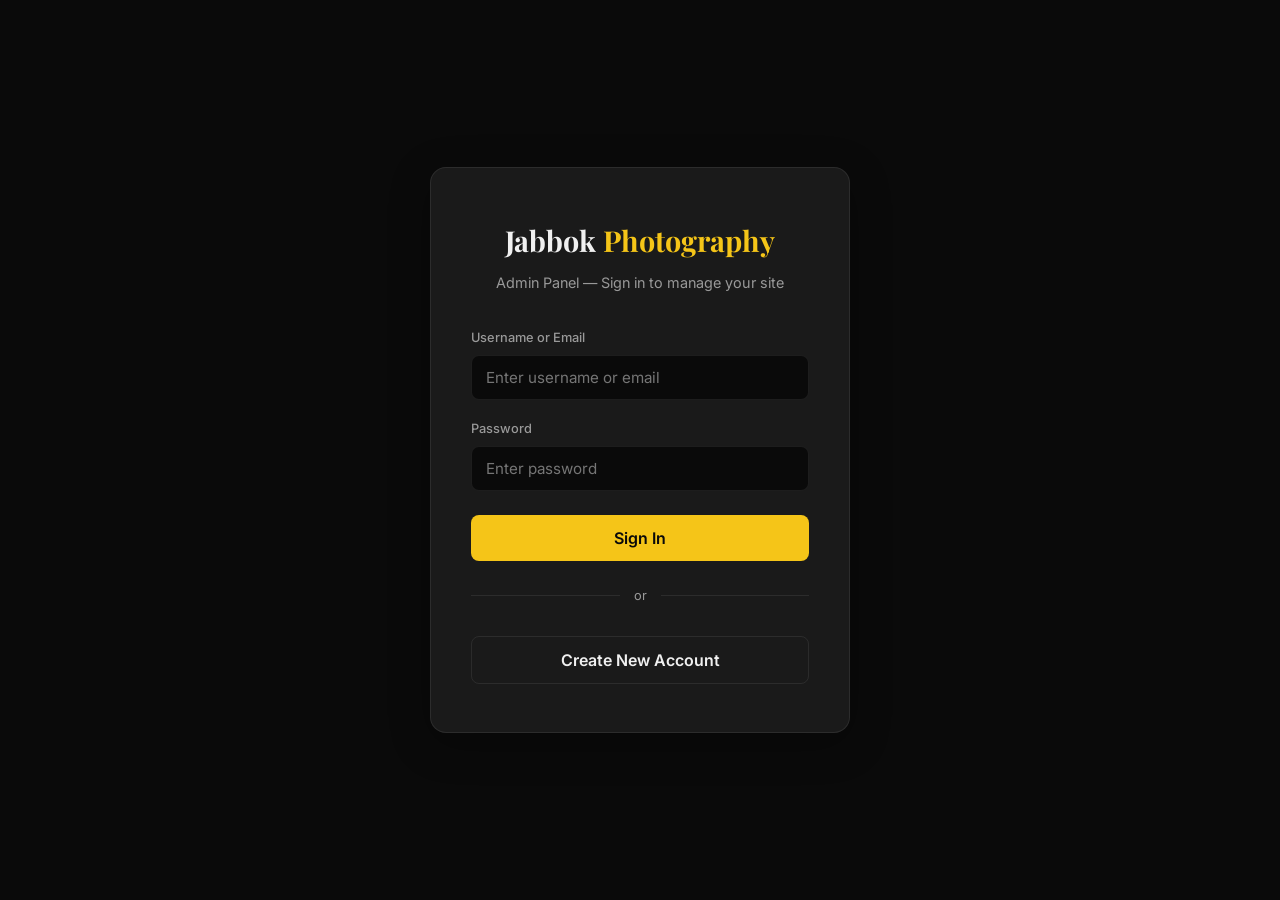
==== admin.html @ ec6e077d "Admin overhaul: email auth, default content, fix JS crash on user page - Replace Google Sign-In with" ====
<!DOCTYPE html>
<html lang="en">
<head>
    <meta charset="UTF-8">
    <meta name="viewport" content="width=device-width, initial-scale=1.0">
    <title>Admin Panel — Jabbok Photography</title>
    <link href="https://fonts.googleapis.com/css2?family=Playfair+Display:wght@400;600;700&family=Inter:wght@300;400;500;600&display=swap" rel="stylesheet">
    <link rel="stylesheet" href="css/style.css">
    <style>
        /* ====== LOGIN PAGE ====== */
        body.login-page {
            background: var(--color-bg);
            min-height: 100vh;
            display: flex;
            align-items: center;
            justify-content: center;
            font-family: var(--font-body);
            color: var(--color-text);
        }
        .login-container {
            background: var(--color-bg-card);
            border: 1px solid var(--color-border);
            border-radius: var(--radius-lg);
            padding: 48px 40px;
            width: 100%;
            max-width: 420px;
            text-align: center;
            box-shadow: var(--shadow);
        }
        .login-logo {
            font-family: var(--font-heading);
            font-size: 1.8rem;
            font-weight: 700;
            margin-bottom: 6px;
        }
        .login-logo span { color: var(--color-accent); }
        .login-subtitle {
            color: var(--color-text-muted);
            font-size: 0.9rem;
            margin-bottom: 32px;
        }
        .login-form { text-align: left; }
        .login-field {
            margin-bottom: 18px;
        }
        .login-field label {
            display: block;
            font-size: 0.8rem;
            color: var(--color-text-muted);
            margin-bottom: 6px;
            font-weight: 500;
        }
        .login-field input {
            width: 100%;
            padding: 12px 14px;
            background: var(--color-bg);
            border: 1px solid var(--color-border);
            border-radius: var(--radius);
            color: var(--color-text);
            font-size: 0.95rem;
            font-family: var(--font-body);
            transition: border-color var(--transition);
            box-sizing: border-box;
        }
        .login-field input:focus {
            outline: none;
            border-color: var(--color-accent);
        }
        .login-btn {
            width: 100%;
            padding: 13px;
            background: var(--color-accent);
            color: var(--color-bg);
            border: none;
            border-radius: var(--radius);
            font-size: 1rem;
            font-weight: 600;
            font-family: var(--font-body);
            cursor: pointer;
            transition: all var(--transition);
            margin-top: 6px;
        }
        .login-btn:hover {
            background: var(--color-accent-light);
            transform: translateY(-1px);
        }
        .login-divider {
            display: flex;
            align-items: center;
            gap: 14px;
            margin: 24px 0;
            color: var(--color-text-muted);
            font-size: 0.8rem;
        }
        .login-divider::before,
        .login-divider::after {
            content: '';
            flex: 1;
            height: 1px;
            background: var(--color-border);
        }
        .login-success {
            color: #27ae60;
            font-size: 0.82rem;
            margin-top: 10px;
            display: none;
        }
        .login-error {
            color: #e74c3c;
            font-size: 0.82rem;
            margin-top: 10px;
            display: none;
        }

        /* ====== ADMIN DASHBOARD (after login) ====== */
        body.admin-dashboard {
            background: var(--color-bg);
            min-height: 100vh;
            font-family: var(--font-body);
            color: var(--color-text);
        }
        .admin-topbar {
            background: var(--color-bg-card);
            border-bottom: 1px solid var(--color-border);
            padding: 14px 30px;
            display: flex;
            align-items: center;
            justify-content: space-between;
            position: sticky;
            top: 0;
            z-index: 100;
        }
        .admin-topbar-left {
            display: flex;
            align-items: center;
            gap: 14px;
        }
        .admin-topbar-logo {
            font-family: var(--font-heading);
            font-size: 1.2rem;
            font-weight: 700;
        }
        .admin-topbar-logo span { color: var(--color-accent); }
        .admin-topbar-badge {
            background: rgba(245,197,24,0.15);
            color: var(--color-accent);
            padding: 3px 10px;
            border-radius: 20px;
            font-size: 0.7rem;
            font-weight: 600;
            text-transform: uppercase;
            letter-spacing: 0.5px;
        }
        .admin-topbar-right {
            display: flex;
            align-items: center;
            gap: 16px;
        }
        .admin-user-info {
            display: flex;
            align-items: center;
            gap: 10px;
            font-size: 0.85rem;
            color: var(--color-text-muted);
        }
        .admin-user-info .user-avatar {
            width: 32px;
            height: 32px;
            border-radius: 50%;
            background: rgba(245,197,24,0.15);
            display: flex;
            align-items: center;
            justify-content: center;
            color: var(--color-accent);
            font-weight: 600;
            font-size: 0.85rem;
            overflow: hidden;
        }
        .admin-user-info .user-avatar img {
            width: 100%;
            height: 100%;
            object-fit: cover;
        }
        .admin-topbar .view-site-btn {
            padding: 7px 16px;
            background: transparent;
            border: 1px solid var(--color-border);
            border-radius: var(--radius);
            color: var(--color-text-muted);
            font-size: 0.8rem;
            cursor: pointer;
            text-decoration: none;
            transition: all var(--transition);
        }
        .admin-topbar .view-site-btn:hover {
            border-color: var(--color-accent);
            color: var(--color-accent);
        }
        .logout-btn {
            padding: 7px 16px;
            background: transparent;
            border: 1px solid rgba(231,76,60,0.3);
            border-radius: var(--radius);
            color: #e74c3c;
            font-size: 0.8rem;
            cursor: pointer;
            transition: all var(--transition);
        }
        .logout-btn:hover {
            background: rgba(231,76,60,0.1);
            border-color: #e74c3c;
        }

        /* Dashboard body content */
        .admin-body {
            max-width: 900px;
            margin: 30px auto;
            padding: 0 20px;
        }
        .admin-body .admin-tabs {
            position: sticky;
            top: 58px;
            z-index: 50;
            background: var(--color-bg);
            padding: 10px 0;
            margin-bottom: 10px;
        }

        /* Hide things on admin page */
        .admin-toggle { display: none !important; }
        .admin-panel { display: none !important; }

        /* Make tab content visible without modal wrapper */
        .admin-body .admin-tab-content {
            display: none;
            background: var(--color-bg-card);
            border: 1px solid var(--color-border);
            border-radius: var(--radius-lg);
            padding: 28px;
        }
        .admin-body .admin-tab-content.active {
            display: block;
        }

        @media (max-width: 600px) {
            .login-container { padding: 32px 22px; margin: 16px; }
            .admin-topbar { padding: 12px 16px; flex-wrap: wrap; gap: 10px; }
            .admin-topbar-right { flex-wrap: wrap; }
            .admin-body { margin: 16px auto; }
        }
    </style>
</head>
<body class="login-page">

    <!-- ====== LOGIN SCREEN ====== -->
    <div class="login-container" id="loginScreen">
        <div class="login-logo">Jabbok <span>Photography</span></div>
        <p class="login-subtitle">Admin Panel &mdash; Sign in to manage your site</p>

        <form class="login-form" id="loginForm">
            <div class="login-field">
                <label>Username or Email</label>
                <input type="text" id="loginUsername" placeholder="Enter username or email" autocomplete="username">
            </div>
            <div class="login-field">
                <label>Password</label>
                <input type="password" id="loginPassword" placeholder="Enter password" autocomplete="current-password">
            </div>
            <button type="submit" class="login-btn">Sign In</button>
            <p class="login-error" id="loginError">Invalid username or password.</p>
        </form>

        <div class="login-divider">or</div>

        <button class="login-btn" id="registerToggleBtn" type="button" style="background:transparent;border:1px solid var(--color-border);color:var(--color-text);">Create New Account</button>

        <!-- Registration Form (hidden by default) -->
        <div id="registerScreen" style="display:none;margin-top:24px;">
            <h4 style="color:var(--color-accent);margin-bottom:16px;font-family:var(--font-heading);">Create Admin Account</h4>
            <form class="login-form" id="registerForm">
                <div class="login-field">
                    <label>Email Address</label>
                    <input type="email" id="regEmail" placeholder="Enter your email" autocomplete="email" required>
                </div>
                <div class="login-field">
                    <label>Full Name</label>
                    <input type="text" id="regName" placeholder="Enter your name" autocomplete="name" required>
                </div>
                <div class="login-field">
                    <label>Set Password</label>
                    <input type="password" id="regPassword" placeholder="Min 6 characters" autocomplete="new-password" minlength="6" required>
                </div>
                <div class="login-field">
                    <label>Confirm Password</label>
                    <input type="password" id="regConfirmPassword" placeholder="Confirm password" autocomplete="new-password" required>
                </div>
                <button type="submit" class="login-btn">Create Account</button>
                <p class="login-error" id="registerError"></p>
            </form>
            <button type="button" id="backToLoginBtn" style="margin-top:14px;background:transparent;border:none;color:var(--color-accent);cursor:pointer;font-size:0.85rem;">&#8592; Back to Sign In</button>
        </div>
    </div>

    <!-- ====== ADMIN DASHBOARD ====== -->
    <div id="adminDashboard" style="display:none;">
        <div class="admin-topbar">
            <div class="admin-topbar-left">
                <div class="admin-topbar-logo">Jabbok <span>Photography</span></div>
                <span class="admin-topbar-badge">Admin</span>
            </div>
            <div class="admin-topbar-right">
                <div class="admin-user-info">
                    <div class="user-avatar" id="userAvatar">A</div>
                    <span id="userName">Admin</span>
                </div>
                <a href="index.html" class="view-site-btn">View Site</a>
                <button class="logout-btn" id="logoutBtn">Logout</button>
            </div>
        </div>

        <div class="admin-body">
            <!-- Admin Tabs -->
            <div class="admin-tabs">
                <button class="admin-tab active" data-tab="tab-hero">Hero</button>
                <button class="admin-tab" data-tab="tab-portfolio">Portfolio</button>
                <button class="admin-tab" data-tab="tab-about">About Us</button>
                <button class="admin-tab" data-tab="tab-testimonials">Testimonials</button>
                <button class="admin-tab" data-tab="tab-services">Services</button>
                <button class="admin-tab" data-tab="tab-contact">Contact</button>
                <button class="admin-tab" data-tab="tab-blog">Blog</button>
                <button class="admin-tab" data-tab="tab-videos">Videos</button>
            </div>

            <!-- ====== TAB 1: HERO ====== -->
            <div class="admin-tab-content active" id="tab-hero">
                <h3>Hero Section Manager</h3>
                <p class="admin-desc">Add or remove hero background images and video. Supports PNG, JPEG for images and MP4 for video.</p>
                <div class="admin-sub-section">
                    <h4>Hero Video <span class="badge" id="heroVideoBadge">None</span></h4>
                    <div class="upload-dropzone small" id="heroVideoDropzone">
                        <svg viewBox="0 0 24 24" fill="none" stroke="currentColor" stroke-width="1.5" width="32" height="32"><polygon points="23 7 16 12 23 17 23 7"/><rect x="1" y="5" width="15" height="14" rx="2" ry="2"/></svg>
                        <p>Drop video here or click to browse</p>
                        <span class="upload-formats">Supported: MP4 (max 50MB)</span>
                        <input type="file" id="heroVideoFile" accept="video/mp4" hidden>
                    </div>
                    <div class="admin-media-list" id="heroVideoPreview"></div>
                </div>
                <div class="admin-sub-section">
                    <h4>Hero Slider Images <span class="badge" id="heroImageCount">0</span></h4>
                    <div class="upload-dropzone small" id="heroImageDropzone">
                        <svg viewBox="0 0 24 24" fill="none" stroke="currentColor" stroke-width="1.5" width="32" height="32"><rect x="3" y="3" width="18" height="18" rx="2" ry="2"/><circle cx="8.5" cy="8.5" r="1.5"/><polyline points="21 15 16 10 5 21"/></svg>
                        <p>Drop images here or click to browse</p>
                        <span class="upload-formats">Supported: PNG, JPEG</span>
                        <input type="file" id="heroImageFile" accept="image/png, image/jpeg" multiple hidden>
                    </div>
                    <div class="admin-media-grid" id="heroImageList"></div>
                </div>
            </div>

            <!-- ====== TAB 2: PORTFOLIO ====== -->
            <div class="admin-tab-content" id="tab-portfolio">
                <h3>Portfolio Manager</h3>
                <p class="admin-desc">Add, delete, and reorder portfolio images. Drag cards to reorder.</p>
                <div class="admin-sub-section">
                    <h4>Add New Photo</h4>
                    <div class="upload-dropzone small" id="portfolioDropzone">
                        <svg viewBox="0 0 24 24" fill="none" stroke="currentColor" stroke-width="1.5" width="32" height="32"><path d="M21 15v4a2 2 0 0 1-2 2H5a2 2 0 0 1-2-2v-4"/><polyline points="17 8 12 3 7 8"/><line x1="12" y1="3" x2="12" y2="15"/></svg>
                        <p>Drop photo here or click to browse</p>
                        <span class="upload-formats">Supported: PNG, JPEG</span>
                        <input type="file" id="portfolioFile" accept="image/png, image/jpeg" hidden>
                    </div>
                    <div class="upload-preview-container" id="portfolioPreviewContainer" style="display:none;">
                        <img id="portfolioPreview" src="" alt="Preview">
                        <button type="button" class="remove-preview" id="portfolioRemovePreview">&times;</button>
                    </div>
                    <div class="upload-fields">
                        <div class="admin-field">
                            <label>Photo Title</label>
                            <input type="text" id="portfolioTitle" placeholder="e.g., Sacred Rituals">
                        </div>
                        <div class="admin-field">
                            <label>Category</label>
                            <select id="portfolioCategory">
                                <option value="" disabled selected>Select Category</option>
                                <option value="weddings">Weddings</option>
                                <option value="portraits">Portraits</option>
                                <option value="events">Events</option>
                                <option value="corporate">Corporate</option>
                            </select>
                        </div>
                    </div>
                    <button class="btn btn-primary btn-full" id="portfolioAddBtn"><span>Add to Portfolio</span></button>
                </div>
                <div class="admin-sub-section">
                    <h4>Manage Photos <span class="badge" id="portfolioCount">0</span></h4>
                    <p class="admin-hint">Drag to reorder. Click &times; to delete.</p>
                    <div class="admin-media-grid sortable" id="portfolioList"></div>
                    <p class="no-items" id="portfolioEmpty">No uploaded photos yet.</p>
                </div>
            </div>

            <!-- ====== TAB 3: ABOUT US ====== -->
            <div class="admin-tab-content" id="tab-about">
                <h3>About Us Manager</h3>
                <p class="admin-desc">Update the About section image.</p>
                <div class="admin-sub-section">
                    <h4>About Photo</h4>
                    <div class="upload-dropzone small" id="aboutDropzone">
                        <svg viewBox="0 0 24 24" fill="none" stroke="currentColor" stroke-width="1.5" width="32" height="32"><rect x="3" y="3" width="18" height="18" rx="2" ry="2"/><circle cx="8.5" cy="8.5" r="1.5"/><polyline points="21 15 16 10 5 21"/></svg>
                        <p>Drop a new About photo here or click to browse</p>
                        <span class="upload-formats">Supported: PNG, JPEG</span>
                        <input type="file" id="aboutFile" accept="image/png, image/jpeg" hidden>
                    </div>
                    <div class="admin-media-list" id="aboutImagePreview"></div>
                </div>
            </div>

            <!-- ====== TAB 4: TESTIMONIALS ====== -->
            <div class="admin-tab-content" id="tab-testimonials">
                <h3>Testimonials Manager</h3>
                <p class="admin-desc">Add, edit, or remove client testimonials.</p>
                <div class="admin-sub-section">
                    <h4>Add New Testimonial</h4>
                    <div class="admin-form-stack">
                        <div class="upload-dropzone small" id="testimonialDropzone">
                            <svg viewBox="0 0 24 24" fill="none" stroke="currentColor" stroke-width="1.5" width="32" height="32"><path d="M20 21v-2a4 4 0 0 0-4-4H8a4 4 0 0 0-4 4v2"/><circle cx="12" cy="7" r="4"/></svg>
                            <p>Client photo (optional)</p>
                            <span class="upload-formats">PNG, JPEG</span>
                            <input type="file" id="testimonialPhotoFile" accept="image/png, image/jpeg" hidden>
                        </div>
                        <div class="upload-preview-container small-preview" id="testimonialPhotoPreview" style="display:none;">
                            <img id="testimonialPhotoImg" src="" alt="Client photo">
                            <button type="button" class="remove-preview" id="testimonialRemovePhoto">&times;</button>
                        </div>
                        <div class="admin-field">
                            <label>Client Name</label>
                            <input type="text" id="testimonialName" placeholder="e.g., Sarah & James Mitchell">
                        </div>
                        <div class="admin-field">
                            <label>Service / Date</label>
                            <input type="text" id="testimonialService" placeholder="e.g., Wedding, June 2025">
                        </div>
                        <div class="admin-field">
                            <label>Testimonial Text</label>
                            <textarea id="testimonialText" rows="3" placeholder="Write the client's review here..."></textarea>
                        </div>
                        <div class="admin-field">
                            <label>Rating</label>
                            <select id="testimonialRating">
                                <option value="5">5 Stars</option>
                                <option value="4">4 Stars</option>
                                <option value="3">3 Stars</option>
                            </select>
                        </div>
                    </div>
                    <button class="btn btn-primary btn-full" id="testimonialAddBtn"><span>Add Testimonial</span></button>
                </div>
                <div class="admin-sub-section">
                    <h4>Manage Testimonials <span class="badge" id="testimonialCount">0</span></h4>
                    <div class="admin-testimonial-list" id="testimonialList"></div>
                    <p class="no-items" id="testimonialEmpty">No custom testimonials added yet.</p>
                </div>
            </div>

            <!-- ====== TAB 5: SERVICES ====== -->
            <div class="admin-tab-content" id="tab-services">
                <h3>Services Manager</h3>
                <p class="admin-desc">Edit existing services or add new ones.</p>
                <div class="admin-sub-section">
                    <h4>Add / Edit Service</h4>
                    <div class="admin-form-stack">
                        <div class="admin-field">
                            <label>Service Name</label>
                            <input type="text" id="serviceName" placeholder="e.g., Wedding Photography">
                        </div>
                        <div class="admin-field">
                            <label>Description</label>
                            <textarea id="serviceDesc" rows="2" placeholder="Brief description of the service..."></textarea>
                        </div>
                        <div class="upload-fields">
                            <div class="admin-field">
                                <label>Price (&#8377;)</label>
                                <input type="text" id="servicePrice" placeholder="e.g., 1,50,000">
                            </div>
                            <div class="admin-field">
                                <label>Price Label</label>
                                <input type="text" id="servicePriceLabel" placeholder="e.g., Starting from" value="Starting from">
                            </div>
                        </div>
                        <div class="admin-field">
                            <label>Features (one per line)</label>
                            <textarea id="serviceFeatures" rows="4" placeholder="Full day coverage&#10;300+ edited photographs&#10;Online gallery&#10;Engagement session included"></textarea>
                        </div>
                        <div class="admin-field">
                            <label>Icon Style</label>
                            <select id="serviceIcon">
                                <option value="heart">Heart (Wedding)</option>
                                <option value="camera">Camera (Portrait)</option>
                                <option value="people">People (Events)</option>
                                <option value="briefcase">Briefcase (Business)</option>
                                <option value="video">Video (Film)</option>
                                <option value="folder">Folder (Corporate)</option>
                            </select>
                        </div>
                    </div>
                    <input type="hidden" id="serviceEditId" value="">
                    <button class="btn btn-primary btn-full" id="serviceAddBtn"><span>Add Service</span></button>
                </div>
                <div class="admin-sub-section">
                    <h4>Manage Services <span class="badge" id="serviceCount">0</span></h4>
                    <div class="admin-service-list" id="serviceList"></div>
                    <p class="no-items" id="serviceEmpty">No custom services added yet.</p>
                </div>
            </div>

            <!-- ====== TAB 6: CONTACT ====== -->
            <div class="admin-tab-content" id="tab-contact">
                <h3>Contact & Branches Manager</h3>
                <p class="admin-desc">Edit your address, phone, email, and add branch locations.</p>
                <div class="admin-sub-section">
                    <h4>Main Office Details</h4>
                    <div class="admin-form-stack">
                        <div class="admin-field">
                            <label>Phone Number</label>
                            <input type="text" id="contactPhone" placeholder="+1 (234) 567-890">
                        </div>
                        <div class="admin-field">
                            <label>Email Address</label>
                            <input type="email" id="contactEmail" placeholder="hello@jabbokphotography.com">
                        </div>
                        <div class="admin-field">
                            <label>Studio Address</label>
                            <input type="text" id="contactAddress" placeholder="123 Photography Lane, New York, NY">
                        </div>
                    </div>
                    <button class="btn btn-primary btn-full" id="contactSaveBtn"><span>Save Contact Details</span></button>
                </div>
                <div class="admin-sub-section">
                    <h4>Branch Offices <span class="badge" id="branchCount">0</span></h4>
                    <div class="admin-form-stack" id="branchForm">
                        <div class="upload-fields">
                            <div class="admin-field">
                                <label>Branch Name</label>
                                <input type="text" id="branchName" placeholder="e.g., Mumbai Office">
                            </div>
                            <div class="admin-field">
                                <label>Branch Phone</label>
                                <input type="text" id="branchPhone" placeholder="+91 98765 43210">
                            </div>
                        </div>
                        <div class="admin-field">
                            <label>Branch Address</label>
                            <input type="text" id="branchAddress" placeholder="Full branch address">
                        </div>
                    </div>
                    <button class="btn btn-outline btn-full" id="branchAddBtn" style="margin-top:12px;"><span>Add Branch</span></button>
                    <div class="admin-branch-list" id="branchList"></div>
                    <p class="no-items" id="branchEmpty">No branches added yet.</p>
                </div>
            </div>

            <!-- ====== TAB 7: BLOG ====== -->
            <div class="admin-tab-content" id="tab-blog">
                <h3>Blog Manager</h3>
                <p class="admin-desc">Add, edit, or delete blog posts.</p>
                <div class="admin-sub-section">
                    <h4>Add / Edit Blog Post</h4>
                    <div class="admin-form-stack">
                        <div class="upload-dropzone small" id="blogImageDropzone">
                            <svg viewBox="0 0 24 24" fill="none" stroke="currentColor" stroke-width="1.5" width="32" height="32"><rect x="3" y="3" width="18" height="18" rx="2" ry="2"/><circle cx="8.5" cy="8.5" r="1.5"/><polyline points="21 15 16 10 5 21"/></svg>
                            <p>Blog cover image (optional)</p>
                            <span class="upload-formats">PNG, JPEG</span>
                            <input type="file" id="blogImageFile" accept="image/png, image/jpeg" hidden>
                        </div>
                        <div class="upload-preview-container small-preview" id="blogImagePreview" style="display:none;">
                            <img id="blogImageImg" src="" alt="Blog cover">
                            <button type="button" class="remove-preview" id="blogRemoveImage">&times;</button>
                        </div>
                        <div class="upload-fields">
                            <div class="admin-field">
                                <label>Post Title</label>
                                <input type="text" id="blogTitle" placeholder="e.g., 10 Tips for Golden Hour Photography">
                            </div>
                            <div class="admin-field">
                                <label>Category</label>
                                <select id="blogCategory">
                                    <option value="Tips & Tricks">Tips & Tricks</option>
                                    <option value="Weddings">Weddings</option>
                                    <option value="Behind the Scenes">Behind the Scenes</option>
                                    <option value="Corporate">Corporate</option>
                                    <option value="Events">Events</option>
                                    <option value="Tutorials">Tutorials</option>
                                </select>
                            </div>
                        </div>
                        <div class="admin-field">
                            <label>Excerpt / Summary</label>
                            <textarea id="blogExcerpt" rows="2" placeholder="A brief summary of the blog post..."></textarea>
                        </div>
                        <div class="admin-field">
                            <label>Date</label>
                            <input type="date" id="blogDate">
                        </div>
                    </div>
                    <input type="hidden" id="blogEditId" value="">
                    <button class="btn btn-primary btn-full" id="blogAddBtn"><span>Add Blog Post</span></button>
                </div>
                <div class="admin-sub-section">
                    <h4>Manage Blog Posts <span class="badge" id="blogCount">0</span></h4>
                    <div class="admin-blog-list" id="blogList"></div>
                    <p class="no-items" id="blogEmpty">No custom blog posts added yet.</p>
                </div>
            </div>

            <!-- ====== TAB 8: VIDEOS ====== -->
            <div class="admin-tab-content" id="tab-videos">
                <h3>Video Manager</h3>
                <p class="admin-desc">Add YouTube videos to the portfolio Video section.</p>
                <div class="admin-sub-section">
                    <h4>Add YouTube Video</h4>
                    <div class="admin-form-stack">
                        <div class="admin-field">
                            <label>YouTube URL</label>
                            <input type="text" id="videoUrl" placeholder="e.g., https://www.youtube.com/watch?v=xxxxx">
                        </div>
                        <div class="upload-fields">
                            <div class="admin-field">
                                <label>Video Title</label>
                                <input type="text" id="videoTitle" placeholder="e.g., Sarah & James Wedding Highlights">
                            </div>
                            <div class="admin-field">
                                <label>Category</label>
                                <select id="videoCategory">
                                    <option value="wedding">Wedding</option>
                                    <option value="events">Events</option>
                                    <option value="corporate">Corporate</option>
                                </select>
                            </div>
                        </div>
                    </div>
                    <button class="btn btn-primary btn-full" id="videoAddBtn"><span>Add Video</span></button>
                </div>
                <div class="admin-sub-section">
                    <h4>Manage Videos <span class="badge" id="videoCount">0</span></h4>
                    <div class="admin-video-list" id="videoList"></div>
                    <p class="no-items" id="videoEmptyAdmin">No videos added yet.</p>
                </div>
            </div>

        </div>
    </div>

    <script src="js/admin-page.js"></script>
</body>
</html>
---- css/style.css ----
/* ========================================
   JABBOK PHOTOGRAPHY — MAIN STYLESHEET
   ======================================== */

/* --- CSS Variables --- */
:root {
    --color-bg: #0a0a0a;
    --color-bg-alt: #111111;
    --color-bg-card: #1a1a1a;
    --color-text: #f0f0f0;
    --color-text-muted: #999999;
    --color-accent: #f5c518;
    --color-accent-light: #ffd84d;
    --color-accent-dark: #d4a90e;
    --color-white: #ffffff;
    --color-border: rgba(255, 255, 255, 0.08);
    --color-overlay: rgba(0, 0, 0, 0.6);

    --font-heading: 'Playfair Display', Georgia, serif;
    --font-body: 'Inter', -apple-system, BlinkMacSystemFont, sans-serif;

    --transition: 0.3s ease;
    --transition-slow: 0.6s ease;
    --shadow: 0 10px 40px rgba(0, 0, 0, 0.3);
    --radius: 8px;
    --radius-lg: 16px;
}

/* --- Reset & Base --- */
*, *::before, *::after {
    margin: 0;
    padding: 0;
    box-sizing: border-box;
}

html {
    scroll-behavior: smooth;
    font-size: 16px;
    -webkit-font-smoothing: antialiased;
    -moz-osx-font-smoothing: grayscale;
}

body {
    font-family: var(--font-body);
    background: var(--color-bg);
    color: var(--color-text);
    line-height: 1.7;
    overflow-x: hidden;
}

a {
    text-decoration: none;
    color: inherit;
    transition: color var(--transition);
}

img {
    max-width: 100%;
    height: auto;
    display: block;
}

ul {
    list-style: none;
}

button {
    cursor: pointer;
    border: none;
    background: none;
    font-family: inherit;
    color: inherit;
}

.container {
    max-width: 1200px;
    margin: 0 auto;
    padding: 0 24px;
}

/* --- Preloader --- */
#preloader {
    position: fixed;
    inset: 0;
    background: var(--color-bg);
    display: flex;
    align-items: center;
    justify-content: center;
    z-index: 10000;
    transition: opacity 0.5s ease, visibility 0.5s ease;
}

#preloader.hidden {
    opacity: 0;
    visibility: hidden;
}

.loader {
    text-align: center;
}

.loader span {
    display: block;
    font-family: var(--font-heading);
    font-size: 1.5rem;
    letter-spacing: 0.4em;
    color: var(--color-accent);
    margin-top: 24px;
}

.loader-ring {
    width: 50px;
    height: 50px;
    border: 2px solid var(--color-border);
    border-top-color: var(--color-accent);
    border-radius: 50%;
    margin: 0 auto;
    animation: spin 1s linear infinite;
}

@keyframes spin {
    to { transform: rotate(360deg); }
}

/* --- Navigation --- */
#header {
    position: fixed;
    top: 0;
    left: 0;
    right: 0;
    z-index: 1000;
    padding: 20px 0;
    transition: all var(--transition);
}

#header.scrolled {
    background: rgba(10, 10, 10, 0.95);
    backdrop-filter: blur(20px);
    padding: 12px 0;
    box-shadow: 0 2px 30px rgba(0, 0, 0, 0.3);
}

.navbar {
    max-width: 1200px;
    margin: 0 auto;
    padding: 0 24px;
    display: flex;
    align-items: center;
    justify-content: space-between;
}

.logo {
    display: flex;
    flex-direction: column;
    align-items: flex-start;
    line-height: 1;
}

.logo-text {
    font-family: var(--font-heading);
    font-size: 1.6rem;
    font-weight: 700;
    letter-spacing: 0.3em;
    color: var(--color-white);
}

.logo-sub {
    font-size: 0.6rem;
    letter-spacing: 0.5em;
    color: var(--color-accent);
    font-weight: 400;
    margin-top: 2px;
}

.nav-links {
    display: flex;
    align-items: center;
    gap: 32px;
}

.nav-link {
    font-size: 0.85rem;
    font-weight: 400;
    letter-spacing: 0.08em;
    text-transform: uppercase;
    color: var(--color-text-muted);
    position: relative;
    padding: 4px 0;
}

.nav-link::after {
    content: '';
    position: absolute;
    bottom: -2px;
    left: 0;
    width: 0;
    height: 1px;
    background: var(--color-accent);
    transition: width var(--transition);
}

.nav-link:hover,
.nav-link.active {
    color: var(--color-white);
}

.nav-link:hover::after,
.nav-link.active::after {
    width: 100%;
}

.btn-nav {
    background: var(--color-accent);
    color: var(--color-bg) !important;
    padding: 10px 24px !important;
    border-radius: 4px;
    font-weight: 600;
}

.btn-nav::after {
    display: none;
}

.btn-nav:hover {
    background: var(--color-accent-light);
}

.hamburger {
    display: none;
    flex-direction: column;
    gap: 6px;
    padding: 4px;
    z-index: 1001;
}

.hamburger span {
    display: block;
    width: 28px;
    height: 2px;
    background: var(--color-white);
    transition: all var(--transition);
}

.hamburger.active span:nth-child(1) {
    transform: rotate(45deg) translate(6px, 6px);
}

.hamburger.active span:nth-child(2) {
    opacity: 0;
}

.hamburger.active span:nth-child(3) {
    transform: rotate(-45deg) translate(6px, -6px);
}

/* --- Buttons --- */
.btn {
    display: inline-flex;
    align-items: center;
    gap: 8px;
    padding: 14px 32px;
    font-size: 0.85rem;
    font-weight: 600;
    letter-spacing: 0.08em;
    text-transform: uppercase;
    border-radius: 4px;
    transition: all var(--transition);
    cursor: pointer;
}

.btn-primary {
    background: var(--color-accent);
    color: var(--color-bg);
    border: 2px solid var(--color-accent);
}

.btn-primary:hover {
    background: var(--color-accent-light);
    border-color: var(--color-accent-light);
    transform: translateY(-2px);
    box-shadow: 0 8px 25px rgba(245, 197, 24, 0.3);
}

.btn-outline {
    background: transparent;
    color: var(--color-white);
    border: 2px solid rgba(255, 255, 255, 0.3);
}

.btn-outline:hover {
    border-color: var(--color-white);
    background: rgba(255, 255, 255, 0.05);
    transform: translateY(-2px);
}

.btn-sm {
    padding: 10px 24px;
    font-size: 0.8rem;
}

.btn-full {
    width: 100%;
    justify-content: center;
}

/* --- Hero Section --- */
.hero {
    position: relative;
    height: 100vh;
    min-height: 600px;
    display: flex;
    align-items: center;
    justify-content: center;
    overflow: hidden;
}

.hero-slider {
    position: absolute;
    inset: 0;
}

.hero-slide {
    position: absolute;
    inset: 0;
    background-size: cover;
    background-position: center;
    opacity: 0;
    transition: opacity 1.5s ease;
    transform: scale(1.05);
}

.hero-slide.active {
    opacity: 1;
    animation: heroZoom 8s ease forwards;
}

@keyframes heroZoom {
    from { transform: scale(1.05); }
    to { transform: scale(1); }
}

.hero-overlay {
    position: absolute;
    inset: 0;
    background: linear-gradient(
        to bottom,
        rgba(0, 0, 0, 0.4) 0%,
        rgba(0, 0, 0, 0.6) 50%,
        rgba(10, 10, 10, 1) 100%
    );
    z-index: 1;
}

.hero-content {
    position: relative;
    z-index: 2;
    text-align: center;
    max-width: 800px;
    padding: 0 24px;
}

.hero-subtitle {
    font-size: 0.9rem;
    letter-spacing: 0.4em;
    text-transform: uppercase;
    color: var(--color-accent);
    margin-bottom: 16px;
}

.hero-title {
    font-family: var(--font-heading);
    font-size: clamp(2.5rem, 7vw, 5rem);
    font-weight: 700;
    line-height: 1.1;
    margin-bottom: 20px;
    color: var(--color-white);
}

.hero-tagline {
    font-size: 1.15rem;
    color: var(--color-text-muted);
    font-weight: 300;
    letter-spacing: 0.05em;
    margin-bottom: 40px;
}

.hero-buttons {
    display: flex;
    gap: 16px;
    justify-content: center;
    flex-wrap: wrap;
}

/* Hero scroll indicator */
.hero-scroll {
    position: absolute;
    bottom: 40px;
    left: 50%;
    transform: translateX(-50%);
    z-index: 2;
}

.hero-scroll a {
    display: flex;
    flex-direction: column;
    align-items: center;
    gap: 8px;
    color: var(--color-text-muted);
}

.scroll-text {
    font-size: 0.7rem;
    letter-spacing: 0.2em;
    text-transform: uppercase;
}

.scroll-line {
    width: 1px;
    height: 40px;
    background: var(--color-accent);
    animation: scrollLine 2s ease infinite;
}

@keyframes scrollLine {
    0% { transform: scaleY(0); transform-origin: top; }
    50% { transform: scaleY(1); transform-origin: top; }
    51% { transform: scaleY(1); transform-origin: bottom; }
    100% { transform: scaleY(0); transform-origin: bottom; }
}

/* Hero animations */
.animate-up {
    opacity: 0;
    transform: translateY(30px);
    animation: animateUp 0.8s ease forwards;
}

.delay-1 { animation-delay: 0.2s; }
.delay-2 { animation-delay: 0.4s; }
.delay-3 { animation-delay: 0.6s; }

@keyframes animateUp {
    to {
        opacity: 1;
        transform: translateY(0);
    }
}

/* --- Section Common --- */
.section {
    padding: 100px 0;
}

.section-header {
    text-align: center;
    margin-bottom: 60px;
}

.section-subtitle {
    font-size: 0.85rem;
    letter-spacing: 0.3em;
    text-transform: uppercase;
    color: var(--color-accent);
    margin-bottom: 12px;
}

.section-title {
    font-family: var(--font-heading);
    font-size: clamp(2rem, 4vw, 3rem);
    font-weight: 700;
    color: var(--color-white);
    margin-bottom: 16px;
}

.section-title.left-align {
    text-align: left;
}

.title-line {
    width: 60px;
    height: 2px;
    background: var(--color-accent);
    margin: 0 auto;
}

.title-line.left {
    margin: 0;
}

/* --- Portfolio Gallery --- */
.gallery-filters {
    display: flex;
    justify-content: center;
    gap: 8px;
    margin-bottom: 40px;
    flex-wrap: wrap;
}

.filter-btn {
    padding: 10px 24px;
    font-size: 0.8rem;
    letter-spacing: 0.08em;
    text-transform: uppercase;
    color: var(--color-text-muted);
    border: 1px solid var(--color-border);
    border-radius: 4px;
    transition: all var(--transition);
}

.filter-btn:hover,
.filter-btn.active {
    color: var(--color-bg);
    background: var(--color-accent);
    border-color: var(--color-accent);
}

.gallery-grid {
    display: grid;
    grid-template-columns: repeat(4, 1fr);
    gap: 16px;
    grid-auto-rows: 280px;
}

.gallery-item {
    position: relative;
    border-radius: var(--radius);
    overflow: hidden;
    cursor: pointer;
}

.gallery-item.tall {
    grid-row: span 2;
}

.gallery-item img {
    width: 100%;
    height: 100%;
    object-fit: cover;
    transition: transform var(--transition-slow);
}

.gallery-item:hover img {
    transform: scale(1.08);
}

.gallery-overlay {
    position: absolute;
    inset: 0;
    background: linear-gradient(to top, rgba(0, 0, 0, 0.8) 0%, transparent 60%);
    display: flex;
    flex-direction: column;
    justify-content: flex-end;
    padding: 24px;
    opacity: 0;
    transition: opacity var(--transition);
}

.gallery-item:hover .gallery-overlay {
    opacity: 1;
}

.gallery-category {
    font-size: 0.7rem;
    letter-spacing: 0.2em;
    text-transform: uppercase;
    color: var(--color-accent);
    margin-bottom: 4px;
}

.gallery-overlay h3 {
    font-family: var(--font-heading);
    font-size: 1.3rem;
    color: var(--color-white);
}

.gallery-item.hidden {
    display: none;
}

/* --- About Section --- */
.about {
    background: var(--color-bg-alt);
}

.about-grid {
    display: grid;
    grid-template-columns: 1fr 1fr;
    gap: 80px;
    align-items: center;
}

.about-img-wrapper {
    position: relative;
    border-radius: var(--radius-lg);
    overflow: hidden;
    aspect-ratio: 3/4;
}

.about-img-wrapper img {
    width: 100%;
    height: 100%;
    object-fit: cover;
}

.about-image {
    position: relative;
}

.about-experience {
    position: absolute;
    bottom: -20px;
    right: -20px;
    background: var(--color-accent);
    color: var(--color-bg);
    padding: 24px;
    border-radius: var(--radius);
    text-align: center;
    box-shadow: var(--shadow);
}

.exp-number {
    display: block;
    font-family: var(--font-heading);
    font-size: 2.5rem;
    font-weight: 700;
    line-height: 1;
}

.exp-text {
    font-size: 0.75rem;
    letter-spacing: 0.05em;
    text-transform: uppercase;
    margin-top: 4px;
}

.about-text {
    color: var(--color-text-muted);
    margin-bottom: 20px;
    font-size: 0.95rem;
}

.about-stats {
    display: flex;
    align-items: center;
    gap: 40px;
    margin: 40px 0;
    padding: 30px 0;
    border-top: 1px solid var(--color-border);
    border-bottom: 1px solid var(--color-border);
}

.about-cta {
    margin-left: auto;
    white-space: nowrap;
}

.stat {
    text-align: center;
}

.stat-number {
    font-family: var(--font-heading);
    font-size: 2rem;
    font-weight: 700;
    color: var(--color-accent);
}

.stat-plus {
    font-family: var(--font-heading);
    font-size: 1.5rem;
    color: var(--color-accent);
}

.stat-label {
    display: block;
    font-size: 0.8rem;
    color: var(--color-text-muted);
    margin-top: 4px;
}

/* --- Services Section --- */
.services-grid {
    display: grid;
    grid-template-columns: repeat(3, 1fr);
    gap: 24px;
}


.service-card {
    background: var(--color-bg-card);
    border: 1px solid var(--color-border);
    border-radius: var(--radius-lg);
    padding: 36px 28px;
    text-align: center;
    transition: all var(--transition);
    position: relative;
}

.service-card:hover {
    transform: translateY(-8px);
    border-color: var(--color-accent);
    box-shadow: 0 20px 50px rgba(0, 0, 0, 0.3);
}

.service-card.featured {
    border-color: var(--color-accent);
    background: linear-gradient(to bottom, rgba(245, 197, 24, 0.08), var(--color-bg-card));
}

.service-badge {
    position: absolute;
    top: -12px;
    left: 50%;
    transform: translateX(-50%);
    background: var(--color-accent);
    color: var(--color-bg);
    padding: 4px 16px;
    border-radius: 20px;
    font-size: 0.7rem;
    font-weight: 600;
    letter-spacing: 0.05em;
    text-transform: uppercase;
}

.service-icon {
    width: 56px;
    height: 56px;
    margin: 0 auto 20px;
    background: rgba(245, 197, 24, 0.1);
    border-radius: 50%;
    display: flex;
    align-items: center;
    justify-content: center;
}

.service-icon svg {
    width: 26px;
    height: 26px;
    color: var(--color-accent);
}

.service-card h3 {
    font-family: var(--font-heading);
    font-size: 1.2rem;
    margin-bottom: 12px;
    color: var(--color-white);
}

.service-card > p {
    font-size: 0.88rem;
    color: var(--color-text-muted);
    margin-bottom: 20px;
    line-height: 1.6;
}

.service-price {
    margin-bottom: 20px;
}

.service-price span {
    display: block;
    font-size: 0.75rem;
    color: var(--color-text-muted);
    text-transform: uppercase;
    letter-spacing: 0.05em;
}

.service-price strong {
    font-family: var(--font-heading);
    font-size: 1.8rem;
    color: var(--color-accent);
}

.service-features {
    text-align: left;
    margin-bottom: 24px;
}

.service-features li {
    font-size: 0.85rem;
    color: var(--color-text-muted);
    padding: 6px 0;
    padding-left: 20px;
    position: relative;
}

.service-features li::before {
    content: '';
    position: absolute;
    left: 0;
    top: 50%;
    width: 8px;
    height: 8px;
    border: 1px solid var(--color-accent);
    border-radius: 50%;
    transform: translateY(-50%);
}

/* --- Testimonials --- */
.testimonials {
    background: var(--color-bg-alt);
}

.testimonials-slider {
    max-width: 900px;
    margin: 0 auto;
    overflow: hidden;
}

.testimonial-track {
    display: flex;
    transition: transform 0.5s ease;
}

.testimonial-card {
    min-width: 100%;
    padding: 40px;
    text-align: center;
}

.testimonial-stars {
    display: flex;
    justify-content: center;
    gap: 4px;
    margin-bottom: 24px;
}

.testimonial-stars svg {
    width: 20px;
    height: 20px;
    color: var(--color-accent);
}

.testimonial-text {
    font-family: var(--font-heading);
    font-size: 1.2rem;
    font-style: italic;
    line-height: 1.8;
    color: var(--color-text);
    margin-bottom: 32px;
}

.testimonial-author {
    display: flex;
    align-items: center;
    justify-content: center;
    gap: 16px;
}

.testimonial-author img {
    width: 56px;
    height: 56px;
    border-radius: 50%;
    object-fit: cover;
    border: 2px solid var(--color-accent);
}

.testimonial-author strong {
    display: block;
    color: var(--color-white);
    font-size: 0.95rem;
}

.testimonial-author span {
    font-size: 0.8rem;
    color: var(--color-text-muted);
}

.testimonial-nav {
    display: flex;
    align-items: center;
    justify-content: center;
    gap: 16px;
    margin-top: 32px;
}

.testimonial-prev,
.testimonial-next {
    width: 44px;
    height: 44px;
    border: 1px solid var(--color-border);
    border-radius: 50%;
    display: flex;
    align-items: center;
    justify-content: center;
    transition: all var(--transition);
}

.testimonial-prev:hover,
.testimonial-next:hover {
    border-color: var(--color-accent);
    background: rgba(245, 197, 24, 0.1);
}

.testimonial-prev svg,
.testimonial-next svg {
    width: 20px;
    height: 20px;
    color: var(--color-text-muted);
}

.testimonial-dots {
    display: flex;
    gap: 8px;
}

.testimonial-dots .dot {
    width: 10px;
    height: 10px;
    border-radius: 50%;
    background: var(--color-border);
    cursor: pointer;
    transition: all var(--transition);
}

.testimonial-dots .dot.active {
    background: var(--color-accent);
    transform: scale(1.2);
}

/* --- Blog Section --- */
.blog-grid {
    display: grid;
    grid-template-columns: repeat(3, 1fr);
    gap: 32px;
}

.blog-card {
    background: var(--color-bg-card);
    border: 1px solid var(--color-border);
    border-radius: var(--radius-lg);
    overflow: hidden;
    transition: all var(--transition);
}

.blog-card:hover {
    transform: translateY(-6px);
    box-shadow: var(--shadow);
    border-color: rgba(245, 197, 24, 0.3);
}

.blog-image {
    position: relative;
    height: 220px;
    overflow: hidden;
}

.blog-image img {
    width: 100%;
    height: 100%;
    object-fit: cover;
    transition: transform var(--transition-slow);
}

.blog-card:hover .blog-image img {
    transform: scale(1.05);
}

.blog-date {
    position: absolute;
    bottom: 12px;
    left: 12px;
    background: var(--color-bg);
    color: var(--color-accent);
    padding: 6px 14px;
    border-radius: 4px;
    font-size: 0.75rem;
    font-weight: 500;
}

.blog-content {
    padding: 24px;
}

.blog-category {
    font-size: 0.7rem;
    letter-spacing: 0.15em;
    text-transform: uppercase;
    color: var(--color-accent);
}

.blog-content h3 {
    font-family: var(--font-heading);
    font-size: 1.15rem;
    color: var(--color-white);
    margin: 8px 0 12px;
    line-height: 1.4;
}

.blog-content p {
    font-size: 0.88rem;
    color: var(--color-text-muted);
    margin-bottom: 16px;
    line-height: 1.6;
}

.blog-link {
    display: inline-flex;
    align-items: center;
    gap: 6px;
    font-size: 0.85rem;
    color: var(--color-accent);
    font-weight: 500;
    transition: gap var(--transition);
}

.blog-link:hover {
    gap: 12px;
}

/* --- Contact Section --- */
.contact {
    background: var(--color-bg-alt);
}

.contact-grid {
    display: grid;
    grid-template-columns: 1fr 1fr;
    gap: 60px;
}

.contact-info h3 {
    font-family: var(--font-heading);
    font-size: 1.8rem;
    color: var(--color-white);
    margin-bottom: 16px;
}

.contact-info > p {
    color: var(--color-text-muted);
    font-size: 0.95rem;
    margin-bottom: 32px;
}

.contact-details {
    display: flex;
    flex-direction: column;
    gap: 20px;
    margin-bottom: 32px;
}

.contact-item {
    display: flex;
    align-items: center;
    gap: 16px;
}

.contact-icon {
    width: 48px;
    height: 48px;
    background: rgba(245, 197, 24, 0.1);
    border-radius: 50%;
    display: flex;
    align-items: center;
    justify-content: center;
    flex-shrink: 0;
}

.contact-icon svg {
    width: 20px;
    height: 20px;
    color: var(--color-accent);
}

.contact-item strong {
    display: block;
    font-size: 0.85rem;
    color: var(--color-white);
    margin-bottom: 2px;
}

.contact-item a,
.contact-item span {
    font-size: 0.88rem;
    color: var(--color-text-muted);
}

.contact-item a:hover {
    color: var(--color-accent);
}

.social-links {
    display: flex;
    gap: 12px;
}

.social-link {
    width: 44px;
    height: 44px;
    border: 1px solid var(--color-border);
    border-radius: 50%;
    display: flex;
    align-items: center;
    justify-content: center;
    transition: all var(--transition);
}

.social-link svg {
    width: 20px;
    height: 20px;
}

.social-link:hover {
    border-color: var(--color-accent);
    background: rgba(245, 197, 24, 0.1);
    color: var(--color-accent);
    transform: translateY(-3px);
}

.social-link.whatsapp:hover {
    border-color: #25D366;
    background: rgba(37, 211, 102, 0.1);
    color: #25D366;
}

/* Contact Form */
.contact-form {
    display: flex;
    flex-direction: column;
    gap: 20px;
}

.form-group {
    position: relative;
}

.form-group input,
.form-group textarea,
.form-group select {
    width: 100%;
    padding: 16px 20px;
    background: var(--color-bg-card);
    border: 1px solid var(--color-border);
    border-radius: var(--radius);
    color: var(--color-text);
    font-size: 0.9rem;
    font-family: var(--font-body);
    transition: border-color var(--transition);
    outline: none;
}

.form-group input:focus,
.form-group textarea:focus,
.form-group select:focus {
    border-color: var(--color-accent);
}

.form-group label {
    position: absolute;
    left: 20px;
    top: 50%;
    transform: translateY(-50%);
    color: var(--color-text-muted);
    font-size: 0.9rem;
    pointer-events: none;
    transition: all var(--transition);
}

.form-group textarea ~ label {
    top: 20px;
    transform: none;
}

.form-group input:focus ~ label,
.form-group input:not(:placeholder-shown) ~ label,
.form-group textarea:focus ~ label,
.form-group textarea:not(:placeholder-shown) ~ label {
    top: -10px;
    left: 14px;
    font-size: 0.72rem;
    color: var(--color-accent);
    background: var(--color-bg-alt);
    padding: 0 6px;
    transform: none;
}

.form-group select {
    appearance: none;
    cursor: pointer;
}

.form-group select option {
    background: var(--color-bg-card);
}

.form-message {
    text-align: center;
    font-size: 0.9rem;
    padding: 12px;
    border-radius: var(--radius);
    display: none;
}

.form-message.success {
    display: block;
    background: rgba(76, 175, 80, 0.1);
    color: #4CAF50;
    border: 1px solid rgba(76, 175, 80, 0.3);
}

.form-message.error {
    display: block;
    background: rgba(244, 67, 54, 0.1);
    color: #F44336;
    border: 1px solid rgba(244, 67, 54, 0.3);
}

/* --- Footer --- */
.footer {
    background: var(--color-bg);
    padding: 60px 0 0;
    border-top: 1px solid var(--color-border);
}

.footer-grid {
    display: grid;
    grid-template-columns: 1.5fr 1fr 1fr 1fr;
    gap: 40px;
    padding-bottom: 40px;
}

.footer-brand p {
    color: var(--color-text-muted);
    font-size: 0.88rem;
    margin-top: 16px;
    line-height: 1.7;
}

.footer-links h4,
.footer-social h4 {
    font-family: var(--font-heading);
    font-size: 1rem;
    color: var(--color-white);
    margin-bottom: 20px;
}

.footer-links li {
    margin-bottom: 10px;
}

.footer-links a {
    font-size: 0.88rem;
    color: var(--color-text-muted);
    transition: color var(--transition);
}

.footer-links a:hover {
    color: var(--color-accent);
}

.footer-bottom {
    padding: 20px 0;
    border-top: 1px solid var(--color-border);
    text-align: center;
}

.footer-bottom p {
    font-size: 0.82rem;
    color: var(--color-text-muted);
}

/* --- Lightbox --- */
.lightbox {
    position: fixed;
    inset: 0;
    background: rgba(0, 0, 0, 0.95);
    z-index: 9999;
    display: flex;
    align-items: center;
    justify-content: center;
    opacity: 0;
    visibility: hidden;
    transition: all var(--transition);
}

.lightbox.active {
    opacity: 1;
    visibility: visible;
}

.lightbox-close {
    position: absolute;
    top: 20px;
    right: 24px;
    font-size: 2.5rem;
    color: var(--color-white);
    z-index: 10;
    transition: color var(--transition);
}

.lightbox-close:hover {
    color: var(--color-accent);
}

.lightbox-prev,
.lightbox-next {
    position: absolute;
    top: 50%;
    transform: translateY(-50%);
    width: 50px;
    height: 50px;
    border: 1px solid rgba(255, 255, 255, 0.2);
    border-radius: 50%;
    display: flex;
    align-items: center;
    justify-content: center;
    transition: all var(--transition);
    z-index: 10;
}

.lightbox-prev { left: 20px; }
.lightbox-next { right: 20px; }

.lightbox-prev:hover,
.lightbox-next:hover {
    border-color: var(--color-accent);
    background: rgba(245, 197, 24, 0.1);
}

.lightbox-prev svg,
.lightbox-next svg {
    width: 24px;
    height: 24px;
    color: var(--color-white);
}

.lightbox-content {
    max-width: 90vw;
    max-height: 90vh;
}

.lightbox-content img {
    max-width: 100%;
    max-height: 85vh;
    object-fit: contain;
    border-radius: var(--radius);
}

/* --- Back to Top --- */
.back-to-top {
    position: fixed;
    bottom: 30px;
    right: 30px;
    width: 48px;
    height: 48px;
    background: var(--color-accent);
    color: var(--color-bg);
    border-radius: 50%;
    display: flex;
    align-items: center;
    justify-content: center;
    opacity: 0;
    visibility: hidden;
    transform: translateY(20px);
    transition: all var(--transition);
    z-index: 100;
    box-shadow: 0 4px 15px rgba(245, 197, 24, 0.3);
}

.back-to-top.visible {
    opacity: 1;
    visibility: visible;
    transform: translateY(0);
}

.back-to-top:hover {
    transform: translateY(-4px);
    box-shadow: 0 8px 25px rgba(245, 197, 24, 0.4);
}

.back-to-top svg {
    width: 22px;
    height: 22px;
}

/* --- Scroll Reveal --- */
.reveal {
    opacity: 0;
    transform: translateY(40px);
    transition: all 0.8s ease;
}

.reveal.visible {
    opacity: 1;
    transform: translateY(0);
}

/* ========================================
   RESPONSIVE DESIGN
   ======================================== */

@media (max-width: 1024px) {
    .services-grid {
        grid-template-columns: repeat(2, 1fr);
    }

    .gallery-grid {
        grid-template-columns: repeat(3, 1fr);
        grid-auto-rows: 240px;
    }

    .footer-grid {
        grid-template-columns: 1fr 1fr;
        gap: 32px;
    }
}

@media (max-width: 768px) {
    .hamburger {
        display: flex;
    }

    .nav-links {
        position: fixed;
        top: 0;
        right: -100%;
        width: 280px;
        height: 100vh;
        background: var(--color-bg);
        flex-direction: column;
        justify-content: center;
        gap: 24px;
        padding: 40px;
        transition: right var(--transition);
        box-shadow: -10px 0 30px rgba(0, 0, 0, 0.3);
    }

    .nav-links.open {
        right: 0;
    }

    .nav-link {
        font-size: 1rem;
    }

    .about-grid {
        grid-template-columns: 1fr;
        gap: 40px;
    }

    .about-image {
        max-width: 400px;
        margin: 0 auto;
    }

    .about-stats {
        gap: 24px;
    }

    .gallery-grid {
        grid-template-columns: repeat(2, 1fr);
        grid-auto-rows: 200px;
    }

    .gallery-item.tall {
        grid-row: span 1;
    }

    .services-grid {
        grid-template-columns: 1fr;
        max-width: 400px;
        margin: 0 auto;
    }

    .blog-grid {
        grid-template-columns: 1fr;
        max-width: 500px;
        margin: 0 auto;
    }

    .contact-grid {
        grid-template-columns: 1fr;
        gap: 40px;
    }

    .footer-grid {
        grid-template-columns: 1fr;
        text-align: center;
    }

    .footer-brand .logo {
        align-items: center;
    }

    .footer-social .social-links {
        justify-content: center;
    }

    .section {
        padding: 70px 0;
    }

    .section-header {
        margin-bottom: 40px;
    }

    .testimonial-card {
        padding: 20px;
    }
}

@media (max-width: 480px) {
    .gallery-grid {
        grid-template-columns: 1fr 1fr;
        grid-auto-rows: 180px;
        gap: 8px;
    }

    .hero-buttons {
        flex-direction: column;
        align-items: center;
    }

    .btn {
        padding: 12px 28px;
        font-size: 0.8rem;
    }

    .about-stats {
        flex-direction: column;
        gap: 16px;
    }

    .hero-scroll {
        display: none;
    }
}

/* ========================================
   ADMIN PANEL — FULL CMS
   ======================================== */

.admin-toggle {
    position: fixed;
    bottom: 90px;
    right: 30px;
    width: 48px;
    height: 48px;
    background: var(--color-bg-card);
    border: 1px solid var(--color-border);
    border-radius: 50%;
    display: flex;
    align-items: center;
    justify-content: center;
    z-index: 100;
    transition: all var(--transition);
    color: var(--color-text-muted);
}
.admin-toggle:hover {
    border-color: var(--color-accent);
    color: var(--color-accent);
    transform: translateY(-2px);
    box-shadow: 0 4px 15px rgba(245, 197, 24, 0.2);
}

/* Overlay */
.admin-panel {
    position: fixed;
    inset: 0;
    background: rgba(0, 0, 0, 0.85);
    z-index: 9998;
    display: flex;
    align-items: flex-start;
    justify-content: center;
    padding: 30px 0;
    opacity: 0;
    visibility: hidden;
    transition: all var(--transition);
    overflow-y: auto;
}
.admin-panel.active { opacity: 1; visibility: visible; }

.admin-panel-content {
    background: var(--color-bg-alt);
    border: 1px solid var(--color-border);
    border-radius: var(--radius-lg);
    width: 92%;
    max-width: 780px;
    padding: 28px 32px 32px;
    margin: auto 0;
}

/* Header */
.admin-header {
    display: flex;
    justify-content: space-between;
    align-items: center;
    margin-bottom: 20px;
}
.admin-header h2 {
    font-family: var(--font-heading);
    font-size: 1.4rem;
    color: var(--color-white);
}
.admin-close {
    font-size: 2rem;
    color: var(--color-text-muted);
    transition: color var(--transition);
    line-height: 1;
}
.admin-close:hover { color: var(--color-accent); }

/* Tabs */
.admin-tabs {
    display: flex;
    gap: 4px;
    margin-bottom: 24px;
    border-bottom: 1px solid var(--color-border);
    padding-bottom: 0;
    overflow-x: auto;
    -webkit-overflow-scrolling: touch;
}
.admin-tab {
    padding: 10px 18px;
    font-size: 0.78rem;
    font-weight: 500;
    letter-spacing: 0.05em;
    text-transform: uppercase;
    color: var(--color-text-muted);
    border-bottom: 2px solid transparent;
    transition: all var(--transition);
    white-space: nowrap;
    margin-bottom: -1px;
}
.admin-tab:hover { color: var(--color-text); }
.admin-tab.active {
    color: var(--color-accent);
    border-bottom-color: var(--color-accent);
}

/* Tab Content */
.admin-tab-content {
    display: none;
}
.admin-tab-content.active {
    display: block;
    animation: fadeTab 0.3s ease;
}
@keyframes fadeTab {
    from { opacity: 0; transform: translateY(8px); }
    to { opacity: 1; transform: translateY(0); }
}

/* Section Titles */
.admin-tab-content h3 {
    font-family: var(--font-heading);
    font-size: 1.15rem;
    color: var(--color-white);
    margin-bottom: 6px;
}
.admin-desc {
    font-size: 0.85rem;
    color: var(--color-text-muted);
    margin-bottom: 20px;
}
.admin-sub-section {
    margin-bottom: 28px;
    padding-bottom: 24px;
    border-bottom: 1px solid var(--color-border);
}
.admin-sub-section:last-child {
    border-bottom: none;
    margin-bottom: 0;
    padding-bottom: 0;
}
.admin-sub-section h4 {
    font-size: 0.92rem;
    color: var(--color-white);
    margin-bottom: 12px;
    display: flex;
    align-items: center;
    gap: 8px;
}
.admin-hint {
    font-size: 0.78rem;
    color: var(--color-text-muted);
    margin-bottom: 12px;
    font-style: italic;
}

/* Badge */
.badge {
    display: inline-block;
    background: rgba(245, 197, 24, 0.15);
    color: var(--color-accent);
    font-size: 0.7rem;
    padding: 2px 10px;
    border-radius: 20px;
    font-weight: 500;
}

/* Dropzone */
.upload-dropzone {
    border: 2px dashed var(--color-border);
    border-radius: var(--radius);
    padding: 40px 24px;
    text-align: center;
    cursor: pointer;
    transition: all var(--transition);
    margin-bottom: 16px;
}
.upload-dropzone.small { padding: 24px 20px; }
.upload-dropzone:hover,
.upload-dropzone.dragover {
    border-color: var(--color-accent);
    background: rgba(245, 197, 24, 0.03);
}
.upload-dropzone svg { color: var(--color-text-muted); margin-bottom: 8px; }
.upload-dropzone p { color: var(--color-text); font-size: 0.9rem; margin-bottom: 2px; }
.upload-dropzone span { font-size: 0.78rem; color: var(--color-text-muted); }
.upload-formats {
    display: block;
    margin-top: 6px;
    font-size: 0.72rem !important;
    color: var(--color-accent) !important;
    letter-spacing: 0.05em;
}

/* Preview */
.upload-preview-container {
    position: relative;
    margin-bottom: 16px;
    border-radius: var(--radius);
    overflow: hidden;
    max-height: 200px;
}
.upload-preview-container.small-preview { max-height: 100px; width: 100px; }
.upload-preview-container.small-preview img { width: 100px; height: 100px; }
.upload-preview-container img {
    width: 100%;
    max-height: 200px;
    object-fit: cover;
    border-radius: var(--radius);
}
.remove-preview {
    position: absolute;
    top: 6px;
    right: 6px;
    width: 28px;
    height: 28px;
    background: rgba(0, 0, 0, 0.7);
    color: var(--color-white);
    border-radius: 50%;
    font-size: 1.1rem;
    display: flex;
    align-items: center;
    justify-content: center;
    transition: background var(--transition);
}
.remove-preview:hover { background: rgba(244, 67, 54, 0.8); }

/* Admin Fields */
.admin-field {
    margin-bottom: 14px;
}
.admin-field label {
    display: block;
    font-size: 0.78rem;
    color: var(--color-text-muted);
    margin-bottom: 5px;
    text-transform: uppercase;
    letter-spacing: 0.05em;
}
.admin-field input,
.admin-field select,
.admin-field textarea {
    width: 100%;
    padding: 10px 14px;
    background: var(--color-bg-card);
    border: 1px solid var(--color-border);
    border-radius: var(--radius);
    color: var(--color-text);
    font-size: 0.88rem;
    font-family: var(--font-body);
    outline: none;
    transition: border-color var(--transition);
}
.admin-field input:focus,
.admin-field select:focus,
.admin-field textarea:focus {
    border-color: var(--color-accent);
}
.admin-field textarea { resize: vertical; }
.admin-field select option { background: var(--color-bg-card); }

.upload-fields {
    display: grid;
    grid-template-columns: 1fr 1fr;
    gap: 14px;
    margin-bottom: 14px;
}

.admin-form-stack {
    display: flex;
    flex-direction: column;
    gap: 0;
    margin-bottom: 14px;
}

/* Media Grid (for hero images, portfolio) */
.admin-media-grid {
    display: grid;
    grid-template-columns: repeat(3, 1fr);
    gap: 10px;
}
.admin-media-grid .media-card {
    position: relative;
    border-radius: var(--radius);
    overflow: hidden;
    aspect-ratio: 4/3;
    background: var(--color-bg-card);
    border: 1px solid var(--color-border);
}
.admin-media-grid .media-card img {
    width: 100%;
    height: 100%;
    object-fit: cover;
}
.admin-media-grid .media-card .media-delete {
    position: absolute;
    top: 5px;
    right: 5px;
    width: 26px;
    height: 26px;
    background: rgba(0, 0, 0, 0.65);
    color: #fff;
    border-radius: 50%;
    font-size: 0.95rem;
    display: flex;
    align-items: center;
    justify-content: center;
    opacity: 0;
    transition: all var(--transition);
}
.admin-media-grid .media-card:hover .media-delete { opacity: 1; }
.admin-media-grid .media-card .media-delete:hover { background: rgba(244, 67, 54, 0.9); }
.admin-media-grid .media-card .media-info {
    position: absolute;
    bottom: 0;
    left: 0;
    right: 0;
    padding: 6px 8px;
    background: linear-gradient(to top, rgba(0,0,0,0.8), transparent);
    font-size: 0.72rem;
    color: var(--color-white);
}
.admin-media-grid .media-card .media-info span {
    color: var(--color-accent);
    font-size: 0.65rem;
    text-transform: uppercase;
}

/* Drag handle for reorder */
.admin-media-grid.sortable .media-card {
    cursor: grab;
}
.admin-media-grid.sortable .media-card.dragging {
    opacity: 0.4;
    outline: 2px dashed var(--color-accent);
}
.admin-media-grid .drag-handle {
    position: absolute;
    top: 5px;
    left: 5px;
    width: 26px;
    height: 26px;
    background: rgba(0, 0, 0, 0.65);
    color: #fff;
    border-radius: 4px;
    font-size: 0.7rem;
    display: flex;
    align-items: center;
    justify-content: center;
    opacity: 0;
    transition: opacity var(--transition);
    cursor: grab;
}
.admin-media-grid .media-card:hover .drag-handle { opacity: 0.7; }

/* Media List (for single items like about, hero video) */
.admin-media-list {
    display: flex;
    flex-direction: column;
    gap: 10px;
}
.admin-media-list .media-row {
    display: flex;
    align-items: center;
    gap: 14px;
    background: var(--color-bg-card);
    border: 1px solid var(--color-border);
    border-radius: var(--radius);
    padding: 10px 14px;
}
.admin-media-list .media-row img,
.admin-media-list .media-row video {
    width: 80px;
    height: 56px;
    object-fit: cover;
    border-radius: 4px;
    flex-shrink: 0;
}
.admin-media-list .media-row .media-row-info {
    flex: 1;
    min-width: 0;
}
.admin-media-list .media-row .media-row-info strong {
    display: block;
    font-size: 0.85rem;
    color: var(--color-white);
    white-space: nowrap;
    overflow: hidden;
    text-overflow: ellipsis;
}
.admin-media-list .media-row .media-row-info span {
    font-size: 0.72rem;
    color: var(--color-text-muted);
}
.admin-media-list .media-row .row-delete {
    width: 32px;
    height: 32px;
    background: rgba(244, 67, 54, 0.1);
    color: #F44336;
    border-radius: 50%;
    display: flex;
    align-items: center;
    justify-content: center;
    font-size: 1.1rem;
    transition: background var(--transition);
    flex-shrink: 0;
}
.admin-media-list .media-row .row-delete:hover {
    background: rgba(244, 67, 54, 0.25);
}

/* Testimonial List */
.admin-testimonial-list {
    display: flex;
    flex-direction: column;
    gap: 12px;
}
.admin-testimonial-card {
    background: var(--color-bg-card);
    border: 1px solid var(--color-border);
    border-radius: var(--radius);
    padding: 16px;
    display: flex;
    gap: 14px;
    align-items: flex-start;
}
.admin-testimonial-card .tc-avatar {
    width: 48px;
    height: 48px;
    border-radius: 50%;
    object-fit: cover;
    border: 2px solid var(--color-accent);
    flex-shrink: 0;
}
.admin-testimonial-card .tc-avatar-placeholder {
    width: 48px;
    height: 48px;
    border-radius: 50%;
    background: rgba(245, 197, 24, 0.1);
    display: flex;
    align-items: center;
    justify-content: center;
    color: var(--color-accent);
    font-size: 1.2rem;
    flex-shrink: 0;
}
.admin-testimonial-card .tc-body { flex: 1; min-width: 0; }
.admin-testimonial-card .tc-body strong {
    font-size: 0.88rem;
    color: var(--color-white);
}
.admin-testimonial-card .tc-body .tc-meta {
    font-size: 0.72rem;
    color: var(--color-accent);
    margin-bottom: 6px;
}
.admin-testimonial-card .tc-body p {
    font-size: 0.82rem;
    color: var(--color-text-muted);
    line-height: 1.5;
    display: -webkit-box;
    -webkit-line-clamp: 2;
    -webkit-box-orient: vertical;
    overflow: hidden;
}
.admin-testimonial-card .tc-delete {
    width: 32px;
    height: 32px;
    background: rgba(244, 67, 54, 0.1);
    color: #F44336;
    border-radius: 50%;
    display: flex;
    align-items: center;
    justify-content: center;
    font-size: 1.1rem;
    flex-shrink: 0;
    transition: background var(--transition);
}
.admin-testimonial-card .tc-delete:hover { background: rgba(244, 67, 54, 0.25); }

/* Service List in Admin */
.admin-service-list {
    display: flex;
    flex-direction: column;
    gap: 10px;
}
.admin-service-card {
    background: var(--color-bg-card);
    border: 1px solid var(--color-border);
    border-radius: var(--radius);
    padding: 14px 16px;
    display: flex;
    justify-content: space-between;
    align-items: center;
}
.admin-service-card .sc-info { flex: 1; }
.admin-service-card .sc-info strong {
    font-size: 0.9rem;
    color: var(--color-white);
}
.admin-service-card .sc-info span {
    font-size: 0.78rem;
    color: var(--color-accent);
    margin-left: 8px;
}
.admin-service-card .sc-info p {
    font-size: 0.78rem;
    color: var(--color-text-muted);
    margin-top: 2px;
}
.admin-service-card .sc-actions {
    display: flex;
    gap: 6px;
}
.admin-service-card .sc-actions button {
    width: 32px;
    height: 32px;
    border-radius: 50%;
    display: flex;
    align-items: center;
    justify-content: center;
    font-size: 0.85rem;
    transition: background var(--transition);
}
.admin-service-card .sc-edit {
    background: rgba(245, 197, 24, 0.1);
    color: var(--color-accent);
}
.admin-service-card .sc-edit:hover { background: rgba(245, 197, 24, 0.25); }
.admin-service-card .sc-del {
    background: rgba(244, 67, 54, 0.1);
    color: #F44336;
}
.admin-service-card .sc-del:hover { background: rgba(244, 67, 54, 0.25); }

/* Branch List */
.admin-branch-list {
    display: flex;
    flex-direction: column;
    gap: 10px;
    margin-top: 16px;
}
.admin-branch-card {
    background: var(--color-bg-card);
    border: 1px solid var(--color-border);
    border-radius: var(--radius);
    padding: 14px 16px;
    display: flex;
    justify-content: space-between;
    align-items: center;
}
.admin-branch-card .branch-info strong {
    display: block;
    font-size: 0.88rem;
    color: var(--color-white);
}
.admin-branch-card .branch-info span {
    font-size: 0.78rem;
    color: var(--color-text-muted);
}
.admin-branch-card .branch-del {
    width: 32px;
    height: 32px;
    background: rgba(244, 67, 54, 0.1);
    color: #F44336;
    border-radius: 50%;
    display: flex;
    align-items: center;
    justify-content: center;
    font-size: 1.1rem;
    transition: background var(--transition);
}
.admin-branch-card .branch-del:hover { background: rgba(244, 67, 54, 0.25); }

/* No items msg */
.no-items {
    text-align: center;
    padding: 24px;
    color: var(--color-text-muted);
    font-size: 0.85rem;
}

/* Admin toast/success */
.admin-toast {
    position: fixed;
    bottom: 30px;
    left: 50%;
    transform: translateX(-50%) translateY(80px);
    background: var(--color-bg-card);
    border: 1px solid var(--color-accent);
    color: var(--color-accent);
    padding: 12px 28px;
    border-radius: var(--radius);
    font-size: 0.85rem;
    font-weight: 500;
    z-index: 99999;
    opacity: 0;
    transition: all 0.4s ease;
    pointer-events: none;
}
.admin-toast.show {
    opacity: 1;
    transform: translateX(-50%) translateY(0);
}

/* ========================================
   VIDEO GALLERY — YouTube Playlist Style
   ======================================== */
.video-gallery {
    margin-top: 40px;
}

.video-sub-filters {
    display: flex;
    gap: 10px;
    justify-content: center;
    margin-bottom: 30px;
    flex-wrap: wrap;
}

.video-sub-btn {
    padding: 8px 20px;
    border-radius: 30px;
    background: transparent;
    border: 1px solid var(--color-border);
    color: var(--color-text-muted);
    font-family: var(--font-body);
    font-size: 0.85rem;
    cursor: pointer;
    transition: all var(--transition);
}
.video-sub-btn:hover,
.video-sub-btn.active {
    background: var(--color-accent);
    color: var(--color-bg);
    border-color: var(--color-accent);
}

.video-player-area {
    display: grid;
    grid-template-columns: 1fr 380px;
    gap: 20px;
    min-height: 420px;
}

.video-main {
    background: #000;
    border-radius: var(--radius-lg);
    overflow: hidden;
    aspect-ratio: 16/9;
    display: flex;
    align-items: center;
    justify-content: center;
}
.video-main iframe {
    width: 100%;
    height: 100%;
    border: none;
}

.video-placeholder {
    text-align: center;
    color: var(--color-text-muted);
    display: flex;
    flex-direction: column;
    align-items: center;
    gap: 12px;
}
.video-placeholder svg {
    opacity: 0.3;
}

.video-playlist {
    background: var(--color-bg-card);
    border-radius: var(--radius-lg);
    border: 1px solid var(--color-border);
    display: flex;
    flex-direction: column;
    max-height: 480px;
}

.playlist-header {
    display: flex;
    justify-content: space-between;
    align-items: center;
    padding: 16px 20px;
    border-bottom: 1px solid var(--color-border);
}
.playlist-header h4 {
    font-family: var(--font-heading);
    font-size: 1.1rem;
    color: var(--color-text);
    margin: 0;
}
.playlist-header span {
    font-size: 0.8rem;
    color: var(--color-text-muted);
}

.playlist-items {
    overflow-y: auto;
    flex: 1;
    padding: 8px;
}
.playlist-items .no-items {
    padding: 30px 16px;
    text-align: center;
    color: var(--color-text-muted);
    font-size: 0.85rem;
}

.playlist-item {
    display: flex;
    gap: 12px;
    padding: 10px 12px;
    border-radius: var(--radius);
    cursor: pointer;
    transition: background var(--transition);
    align-items: center;
}
.playlist-item:hover,
.playlist-item.active {
    background: rgba(245, 197, 24, 0.08);
}
.playlist-item.active {
    border-left: 3px solid var(--color-accent);
}

.playlist-thumb {
    width: 120px;
    height: 68px;
    border-radius: 6px;
    overflow: hidden;
    flex-shrink: 0;
    position: relative;
    background: #000;
}
.playlist-thumb img {
    width: 100%;
    height: 100%;
    object-fit: cover;
}
.playlist-thumb .play-icon {
    position: absolute;
    inset: 0;
    display: flex;
    align-items: center;
    justify-content: center;
    background: rgba(0,0,0,0.4);
    opacity: 0;
    transition: opacity var(--transition);
}
.playlist-item:hover .play-icon {
    opacity: 1;
}
.play-icon svg {
    width: 28px;
    height: 28px;
    color: #fff;
}

.playlist-info {
    display: flex;
    flex-direction: column;
    gap: 4px;
    min-width: 0;
}
.playlist-info strong {
    font-size: 0.85rem;
    color: var(--color-text);
    white-space: nowrap;
    overflow: hidden;
    text-overflow: ellipsis;
}
.playlist-info span {
    font-size: 0.75rem;
    color: var(--color-text-muted);
    text-transform: capitalize;
}

@media (max-width: 900px) {
    .video-player-area {
        grid-template-columns: 1fr;
    }
    .video-playlist {
        max-height: 300px;
    }
}

/* ========================================
   ADMIN — Blog Management
   ======================================== */
.admin-blog-list {
    display: flex;
    flex-direction: column;
    gap: 10px;
    margin-top: 12px;
}
.admin-blog-card {
    display: flex;
    gap: 14px;
    background: rgba(255,255,255,0.03);
    border: 1px solid var(--color-border);
    border-radius: var(--radius);
    padding: 12px;
    align-items: flex-start;
}
.admin-blog-card img {
    width: 80px;
    height: 56px;
    object-fit: cover;
    border-radius: 6px;
    flex-shrink: 0;
}
.admin-blog-card .blog-card-placeholder {
    width: 80px;
    height: 56px;
    border-radius: 6px;
    background: rgba(245,197,24,0.1);
    display: flex;
    align-items: center;
    justify-content: center;
    flex-shrink: 0;
    color: var(--color-accent);
    font-size: 1.4rem;
}
.blog-card-body {
    flex: 1;
    min-width: 0;
}
.blog-card-body strong {
    display: block;
    font-size: 0.9rem;
    color: var(--color-text);
    margin-bottom: 2px;
    white-space: nowrap;
    overflow: hidden;
    text-overflow: ellipsis;
}
.blog-card-body .blog-card-meta {
    font-size: 0.75rem;
    color: var(--color-text-muted);
}
.blog-card-body p {
    font-size: 0.8rem;
    color: var(--color-text-muted);
    margin-top: 4px;
    display: -webkit-box;
    -webkit-line-clamp: 2;
    -webkit-box-orient: vertical;
    overflow: hidden;
}
.blog-card-actions {
    display: flex;
    gap: 6px;
    flex-shrink: 0;
}
.blog-card-actions button {
    width: 30px;
    height: 30px;
    border-radius: 6px;
    border: 1px solid var(--color-border);
    background: transparent;
    color: var(--color-text-muted);
    cursor: pointer;
    display: flex;
    align-items: center;
    justify-content: center;
    font-size: 0.9rem;
    transition: all var(--transition);
}
.blog-card-actions button:hover {
    border-color: var(--color-accent);
    color: var(--color-accent);
}
.blog-card-actions .bc-del:hover {
    border-color: #e74c3c;
    color: #e74c3c;
}

/* ========================================
   ADMIN — Video Management
   ======================================== */
.admin-video-list {
    display: flex;
    flex-direction: column;
    gap: 10px;
    margin-top: 12px;
}
.admin-video-card {
    display: flex;
    gap: 14px;
    background: rgba(255,255,255,0.03);
    border: 1px solid var(--color-border);
    border-radius: var(--radius);
    padding: 12px;
    align-items: center;
}
.admin-video-card .vid-thumb {
    width: 100px;
    height: 56px;
    border-radius: 6px;
    overflow: hidden;
    flex-shrink: 0;
    background: #000;
}
.admin-video-card .vid-thumb img {
    width: 100%;
    height: 100%;
    object-fit: cover;
}
.admin-video-card .vid-info {
    flex: 1;
    min-width: 0;
}
.admin-video-card .vid-info strong {
    display: block;
    font-size: 0.9rem;
    color: var(--color-text);
    white-space: nowrap;
    overflow: hidden;
    text-overflow: ellipsis;
}
.admin-video-card .vid-info span {
    font-size: 0.75rem;
    color: var(--color-text-muted);
    text-transform: capitalize;
}
.admin-video-card .vid-del {
    width: 30px;
    height: 30px;
    border-radius: 6px;
    border: 1px solid var(--color-border);
    background: transparent;
    color: var(--color-text-muted);
    cursor: pointer;
    display: flex;
    align-items: center;
    justify-content: center;
    font-size: 1.1rem;
    flex-shrink: 0;
    transition: all var(--transition);
}
.admin-video-card .vid-del:hover {
    border-color: #e74c3c;
    color: #e74c3c;
}

/* Responsive admin */
@media (max-width: 600px) {
    .admin-panel-content { width: 96%; padding: 16px; }
    .upload-fields { grid-template-columns: 1fr; }
    .admin-media-grid { grid-template-columns: repeat(2, 1fr); }
    .admin-tabs { gap: 0; }
    .admin-tab { padding: 8px 12px; font-size: 0.7rem; }
}
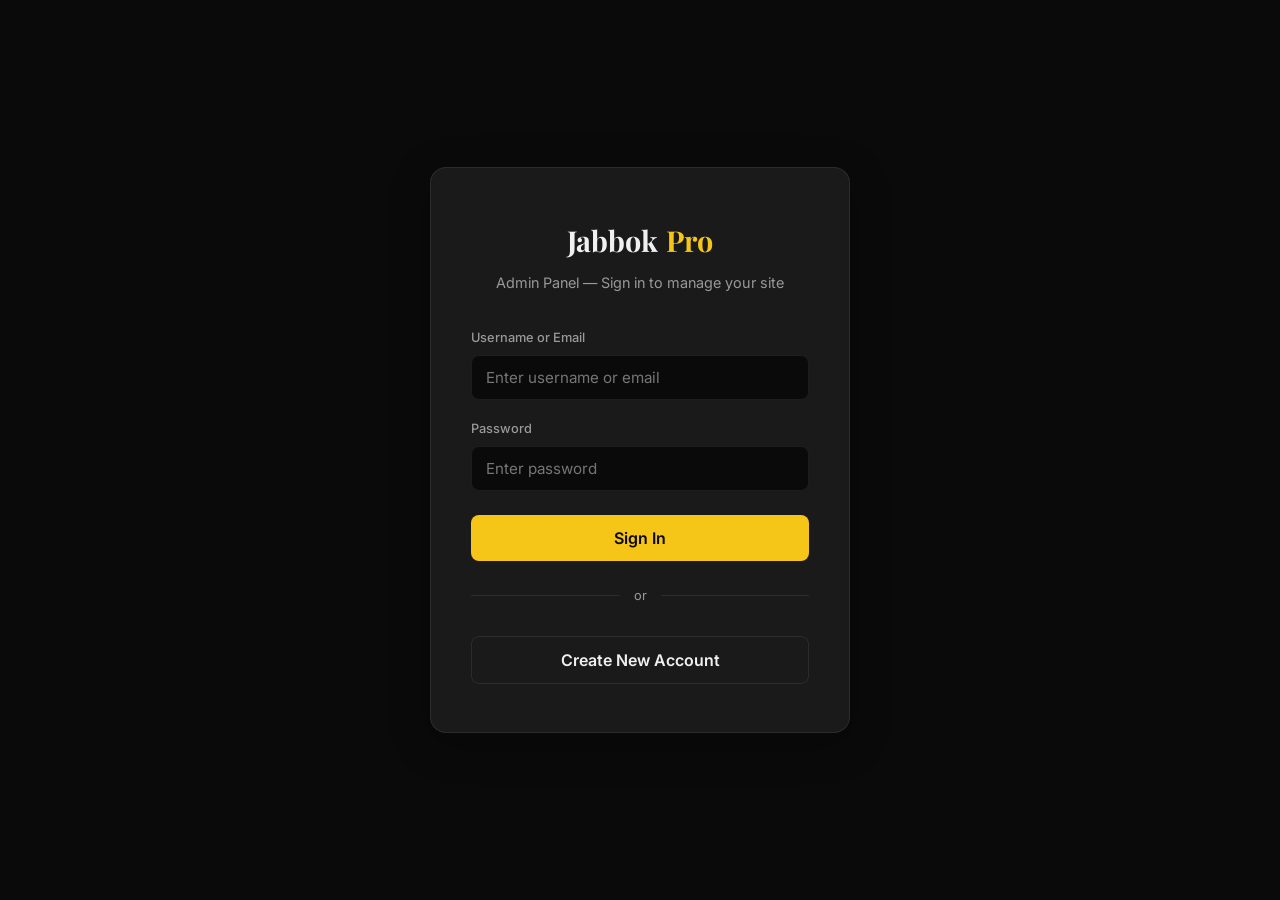
==== commit a6963aff: "Fix login logo to Jabbok Pro inline, remove body gap, update title - Login page logo now shows 'Jabb" ====
--- a/admin.html
+++ b/admin.html
@@ -3,10 +3,15 @@
 <head>
     <meta charset="UTF-8">
     <meta name="viewport" content="width=device-width, initial-scale=1.0">
-    <title>Admin Panel — Jabbok Photography</title>
+    <title>Admin Panel — Jabbok Pro</title>
     <link href="https://fonts.googleapis.com/css2?family=Playfair+Display:wght@400;600;700&family=Inter:wght@300;400;500;600&display=swap" rel="stylesheet">
     <link rel="stylesheet" href="css/style.css">
     <style>
+        /* ====== GLOBAL RESET ====== */
+        *, *::before, *::after { box-sizing: border-box; }
+        body { margin: 0; padding: 0; }
+        #adminDashboard { margin: 0; padding: 0; }
+
         /* ====== LOGIN PAGE ====== */
         body.login-page {
             background: var(--color-bg);
@@ -32,6 +37,10 @@
             font-size: 1.8rem;
             font-weight: 700;
             margin-bottom: 6px;
+            display: flex;
+            align-items: baseline;
+            justify-content: center;
+            gap: 8px;
         }
         .login-logo span { color: var(--color-accent); }
         .login-subtitle {
@@ -122,13 +131,15 @@
         .admin-topbar {
             background: var(--color-bg-card);
             border-bottom: 1px solid var(--color-border);
-            padding: 14px 30px;
+            padding: 14px 24px;
             display: flex;
             align-items: center;
             justify-content: space-between;
             position: sticky;
             top: 0;
             z-index: 100;
+            width: 100%;
+            box-sizing: border-box;
         }
         .admin-topbar-left {
             display: flex;
@@ -213,17 +224,40 @@
 
         /* Dashboard body content */
         .admin-body {
-            max-width: 900px;
-            margin: 30px auto;
-            padding: 0 20px;
+            width: 100%;
+            margin: 0;
+            padding: 0;
+            box-sizing: border-box;
         }
         .admin-body .admin-tabs {
             position: sticky;
             top: 58px;
             z-index: 50;
             background: var(--color-bg);
-            padding: 10px 0;
-            margin-bottom: 10px;
+            padding: 0;
+            margin-bottom: 0;
+            display: flex;
+            flex-wrap: nowrap;
+            overflow-x: auto;
+            -webkit-overflow-scrolling: touch;
+            scrollbar-width: none;
+            border-bottom: 2px solid var(--color-border);
+            gap: 0;
+            width: 100%;
+        }
+        .admin-body .admin-tabs::-webkit-scrollbar { display: none; }
+        .admin-body .admin-tabs .admin-tab {
+            flex: 1 1 0;
+            text-align: center;
+            padding: 12px 6px;
+            font-size: 0.72rem;
+            white-space: nowrap;
+            border-bottom: 3px solid transparent;
+            margin-bottom: -2px;
+        }
+        .admin-body .admin-tabs .admin-tab.active {
+            color: var(--color-accent);
+            border-bottom-color: var(--color-accent);
         }
 
         /* Hide things on admin page */
@@ -234,19 +268,22 @@
         .admin-body .admin-tab-content {
             display: none;
             background: var(--color-bg-card);
-            border: 1px solid var(--color-border);
-            border-radius: var(--radius-lg);
-            padding: 28px;
+            border: none;
+            border-top: none;
+            border-radius: 0;
+            padding: 32px 36px;
+            min-height: calc(100vh - 110px);
         }
         .admin-body .admin-tab-content.active {
             display: block;
         }
 
-        @media (max-width: 600px) {
+        @media (max-width: 768px) {
             .login-container { padding: 32px 22px; margin: 16px; }
             .admin-topbar { padding: 12px 16px; flex-wrap: wrap; gap: 10px; }
             .admin-topbar-right { flex-wrap: wrap; }
-            .admin-body { margin: 16px auto; }
+            .admin-body .admin-tab-content { padding: 20px 16px; }
+            .admin-body .admin-tabs .admin-tab { font-size: 0.62rem; padding: 10px 4px; }
         }
     </style>
 </head>
@@ -254,7 +291,7 @@
 
     <!-- ====== LOGIN SCREEN ====== -->
     <div class="login-container" id="loginScreen">
-        <div class="login-logo">Jabbok <span>Photography</span></div>
+        <div class="login-logo">Jabbok <span>Pro</span></div>
         <p class="login-subtitle">Admin Panel &mdash; Sign in to manage your site</p>
 
         <form class="login-form" id="loginForm">
@@ -305,7 +342,7 @@
     <div id="adminDashboard" style="display:none;">
         <div class="admin-topbar">
             <div class="admin-topbar-left">
-                <div class="admin-topbar-logo">Jabbok <span>Photography</span></div>
+                <div class="admin-topbar-logo">Jabbok <span>Pro</span></div>
                 <span class="admin-topbar-badge">Admin</span>
             </div>
             <div class="admin-topbar-right">
@@ -329,6 +366,7 @@
                 <button class="admin-tab" data-tab="tab-contact">Contact</button>
                 <button class="admin-tab" data-tab="tab-blog">Blog</button>
                 <button class="admin-tab" data-tab="tab-videos">Videos</button>
+                <button class="admin-tab" data-tab="tab-messages">Messages <span class="msg-badge" id="msgBadge" style="background:#e74c3c;color:#fff;padding:1px 7px;border-radius:10px;font-size:0.7rem;margin-left:4px;display:none;">0</span></button>
             </div>
 
             <!-- ====== TAB 1: HERO ====== -->
@@ -402,7 +440,9 @@
             <!-- ====== TAB 3: ABOUT US ====== -->
             <div class="admin-tab-content" id="tab-about">
                 <h3>About Us Manager</h3>
-                <p class="admin-desc">Update the About section image.</p>
+                <p class="admin-desc">Update the About section photo and content. Changes are tracked in history.</p>
+
+                <!-- Photo -->
                 <div class="admin-sub-section">
                     <h4>About Photo</h4>
                     <div class="upload-dropzone small" id="aboutDropzone">
@@ -412,6 +452,43 @@
                         <input type="file" id="aboutFile" accept="image/png, image/jpeg" hidden>
                     </div>
                     <div class="admin-media-list" id="aboutImagePreview"></div>
+                </div>
+
+                <!-- Content Editor -->
+                <div class="admin-sub-section">
+                    <h4>Current Content <span class="badge" style="background:rgba(245,197,24,0.15);color:var(--color-accent);">Live on Site</span></h4>
+                    <div id="aboutCurrentContent" style="background:var(--color-bg);border:1px solid var(--color-border);border-radius:var(--radius);padding:16px;margin-bottom:16px;font-size:0.88rem;line-height:1.6;color:var(--color-text-muted);">
+                        Loading...
+                    </div>
+
+                    <h4 style="margin-top:8px;">Edit Content</h4>
+                    <div class="admin-form-stack">
+                        <div class="admin-field">
+                            <label>Section Heading</label>
+                            <input type="text" id="aboutHeadingInput" placeholder="e.g., Your One-Stop Media Production Partner">
+                        </div>
+                        <div class="admin-field">
+                            <label>Paragraph 1</label>
+                            <textarea id="aboutPara1Input" rows="3" placeholder="First paragraph..."></textarea>
+                        </div>
+                        <div class="admin-field">
+                            <label>Paragraph 2</label>
+                            <textarea id="aboutPara2Input" rows="3" placeholder="Second paragraph..."></textarea>
+                        </div>
+                        <div class="admin-field">
+                            <label>Paragraph 3</label>
+                            <textarea id="aboutPara3Input" rows="3" placeholder="Third paragraph..."></textarea>
+                        </div>
+                    </div>
+                    <button class="btn btn-primary btn-full" id="aboutContentSaveBtn" style="margin-top:8px;"><span>Save Content</span></button>
+                </div>
+
+                <!-- Change History -->
+                <div class="admin-sub-section">
+                    <h4>Content Change History <span class="badge" id="aboutHistoryCount">0</span></h4>
+                    <p class="admin-desc" style="margin-bottom:12px;">A record of all content changes. Click Restore to revert to a previous version.</p>
+                    <div id="aboutHistoryList"></div>
+                    <p class="no-items" id="aboutHistoryEmpty">No changes recorded yet.</p>
                 </div>
             </div>
 
@@ -531,6 +608,16 @@
                         <div class="admin-field">
                             <label>Studio Address</label>
                             <input type="text" id="contactAddress" placeholder="123 Photography Lane, New York, NY">
+                        </div>
+                        <div class="admin-field">
+                            <label>WhatsApp Number <span style="color:var(--color-text-muted);font-weight:400;font-size:0.8rem;">(with country code, e.g. 919876543210)</span></label>
+                            <input type="text" id="contactWhatsApp" placeholder="919876543210">
+                        </div>
+                        <div class="admin-field" style="margin-top:4px;">
+                            <label class="toggle-label" style="display:flex;align-items:center;gap:10px;cursor:pointer;">
+                                <input type="checkbox" id="whatsappRedirect" style="width:18px;height:18px;accent-color:#f5c518;">
+                                <span>Send contact form messages to WhatsApp</span>
+                            </label>
                         </div>
                     </div>
                     <button class="btn btn-primary btn-full" id="contactSaveBtn"><span>Save Contact Details</span></button>
@@ -647,6 +734,16 @@
                 </div>
             </div>
 
+            <!-- ====== TAB 9: MESSAGES ====== -->
+            <div class="admin-tab-content" id="tab-messages">
+                <h3>Messages</h3>
+                <p class="admin-desc">Contact form submissions from your website visitors.</p>
+                <div class="admin-sub-section">
+                    <div class="admin-msg-list" id="messageList"></div>
+                    <p class="no-items" id="messageEmpty">No messages yet.</p>
+                </div>
+            </div>
+
         </div>
     </div>
 
--- a/css/style.css
+++ b/css/style.css
@@ -1008,6 +1008,217 @@
     gap: 12px;
 }
 
+/* --- Blog Page (blog.html) --- */
+.header-solid {
+    background: var(--color-bg) !important;
+    border-bottom: 1px solid var(--color-border);
+}
+
+.blog-page-hero {
+    padding: 140px 0 60px;
+    background: linear-gradient(135deg, var(--color-bg) 0%, rgba(245,197,24,0.05) 50%, var(--color-bg) 100%);
+    text-align: center;
+    border-bottom: 1px solid var(--color-border);
+}
+
+.blog-hero-desc {
+    color: var(--color-text-muted);
+    font-size: 1.05rem;
+    margin-top: 16px;
+    max-width: 550px;
+    margin-left: auto;
+    margin-right: auto;
+}
+
+.blog-page-section {
+    padding: 60px 0 80px;
+}
+
+.blog-page-grid {
+    display: flex;
+    flex-direction: column;
+    gap: 40px;
+}
+
+.blog-page-card {
+    background: var(--color-bg-card);
+    border: 1px solid var(--color-border);
+    border-radius: var(--radius-lg);
+    overflow: hidden;
+    display: grid;
+    grid-template-columns: 380px 1fr;
+    transition: all var(--transition);
+}
+
+.blog-page-card:hover {
+    border-color: rgba(245, 197, 24, 0.3);
+    box-shadow: var(--shadow);
+}
+
+.blog-featured {
+    grid-template-columns: 1fr;
+}
+
+.blog-featured .blog-page-image {
+    height: 400px;
+}
+
+.blog-page-image {
+    position: relative;
+    height: 100%;
+    min-height: 260px;
+    overflow: hidden;
+}
+
+.blog-page-image img {
+    width: 100%;
+    height: 100%;
+    object-fit: cover;
+    transition: transform var(--transition-slow);
+}
+
+.blog-page-card:hover .blog-page-image img {
+    transform: scale(1.03);
+}
+
+.blog-page-image .blog-date {
+    position: absolute;
+    bottom: 12px;
+    left: 12px;
+    background: var(--color-bg);
+    color: var(--color-accent);
+    padding: 6px 14px;
+    border-radius: 4px;
+    font-size: 0.75rem;
+    font-weight: 500;
+}
+
+.blog-category-tag {
+    position: absolute;
+    top: 12px;
+    right: 12px;
+    background: var(--color-accent);
+    color: var(--color-bg);
+    padding: 5px 14px;
+    border-radius: 20px;
+    font-size: 0.7rem;
+    font-weight: 600;
+    letter-spacing: 0.08em;
+    text-transform: uppercase;
+}
+
+.blog-page-content {
+    padding: 32px;
+    display: flex;
+    flex-direction: column;
+    justify-content: center;
+}
+
+.blog-page-title {
+    font-family: var(--font-heading);
+    font-size: 1.5rem;
+    color: var(--color-white);
+    margin-bottom: 12px;
+    line-height: 1.3;
+}
+
+.blog-featured .blog-page-title {
+    font-size: 2rem;
+}
+
+.blog-page-excerpt {
+    font-size: 0.95rem;
+    color: var(--color-text-muted);
+    line-height: 1.7;
+    margin-bottom: 16px;
+    display: -webkit-box;
+    -webkit-line-clamp: 3;
+    -webkit-box-orient: vertical;
+    overflow: hidden;
+}
+
+.blog-page-body {
+    display: none;
+    font-size: 0.95rem;
+    color: var(--color-text);
+    line-height: 1.8;
+    margin-bottom: 16px;
+}
+
+.blog-page-body p {
+    margin-bottom: 10px;
+}
+
+.blog-expanded .blog-page-image {
+    height: auto;
+    min-height: 260px;
+    max-height: 400px;
+}
+
+.blog-read-toggle {
+    display: inline-flex;
+    align-items: center;
+    gap: 8px;
+    background: transparent;
+    border: 1px solid var(--color-accent);
+    color: var(--color-accent);
+    padding: 10px 24px;
+    border-radius: var(--radius);
+    font-size: 0.85rem;
+    font-weight: 500;
+    cursor: pointer;
+    transition: all var(--transition);
+    align-self: flex-start;
+}
+
+.blog-read-toggle:hover {
+    background: var(--color-accent);
+    color: var(--color-bg);
+}
+
+.blog-read-toggle svg {
+    transition: transform var(--transition);
+}
+
+.blog-empty-state {
+    display: flex;
+    flex-direction: column;
+    align-items: center;
+    justify-content: center;
+    padding: 80px 20px;
+    color: var(--color-text-muted);
+    text-align: center;
+    font-size: 1rem;
+}
+
+@media (max-width: 768px) {
+    .blog-page-card {
+        grid-template-columns: 1fr;
+    }
+    .blog-page-image {
+        height: 220px;
+        min-height: 220px;
+    }
+    .blog-featured .blog-page-image {
+        height: 260px;
+    }
+    .blog-page-content {
+        padding: 24px;
+    }
+    .blog-page-title {
+        font-size: 1.2rem;
+    }
+    .blog-featured .blog-page-title {
+        font-size: 1.4rem;
+    }
+    .blog-page-hero {
+        padding: 120px 0 40px;
+    }
+    .blog-page-hero .section-title {
+        font-size: 2rem !important;
+    }
+}
+
 /* --- Contact Section --- */
 .contact {
     background: var(--color-bg-alt);
@@ -1603,15 +1814,14 @@
 /* Tabs */
 .admin-tabs {
     display: flex;
+    flex-wrap: wrap;
     gap: 4px;
     margin-bottom: 24px;
     border-bottom: 1px solid var(--color-border);
     padding-bottom: 0;
-    overflow-x: auto;
-    -webkit-overflow-scrolling: touch;
 }
 .admin-tab {
-    padding: 10px 18px;
+    padding: 10px 20px;
     font-size: 0.78rem;
     font-weight: 500;
     letter-spacing: 0.05em;
@@ -1621,6 +1831,7 @@
     transition: all var(--transition);
     white-space: nowrap;
     margin-bottom: -1px;
+    flex-shrink: 0;
 }
 .admin-tab:hover { color: var(--color-text); }
 .admin-tab.active {
@@ -2475,6 +2686,6 @@
     .admin-panel-content { width: 96%; padding: 16px; }
     .upload-fields { grid-template-columns: 1fr; }
     .admin-media-grid { grid-template-columns: repeat(2, 1fr); }
-    .admin-tabs { gap: 0; }
+    .admin-tabs { gap: 2px; }
     .admin-tab { padding: 8px 12px; font-size: 0.7rem; }
 }
